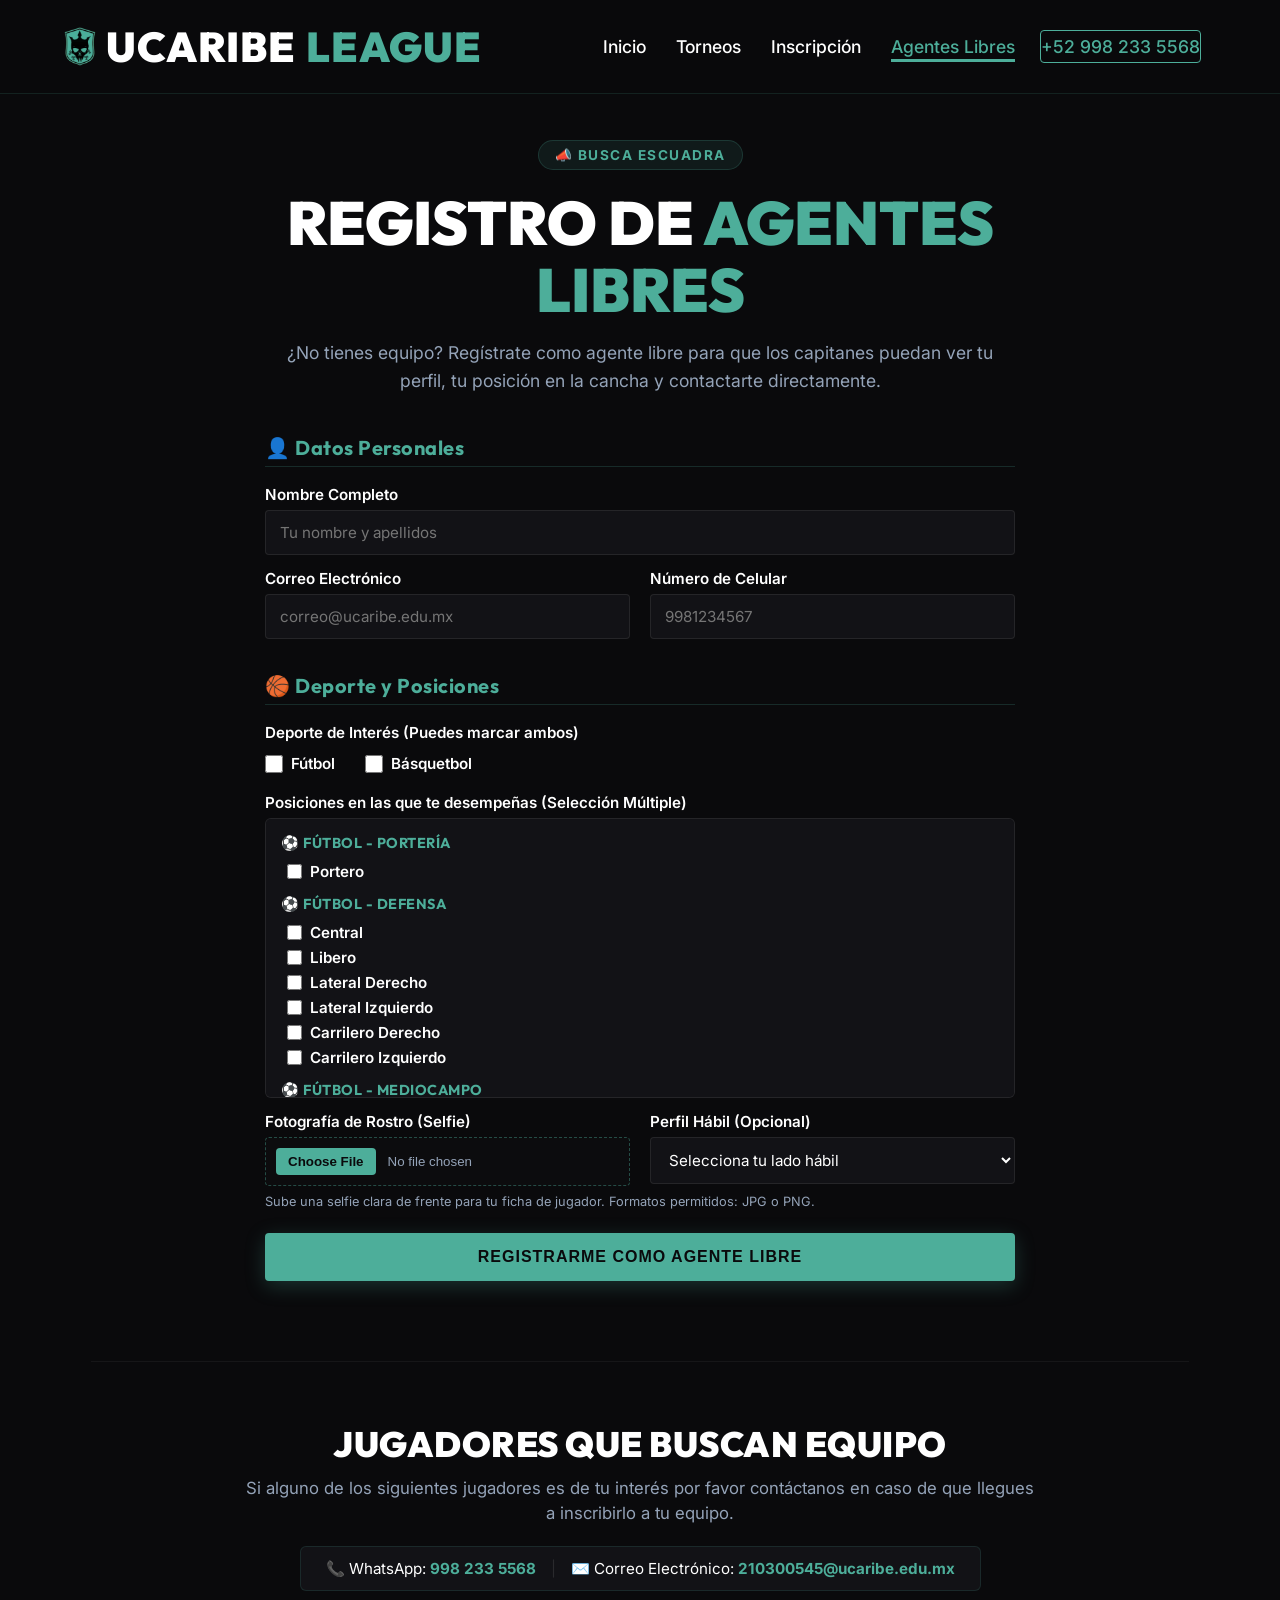
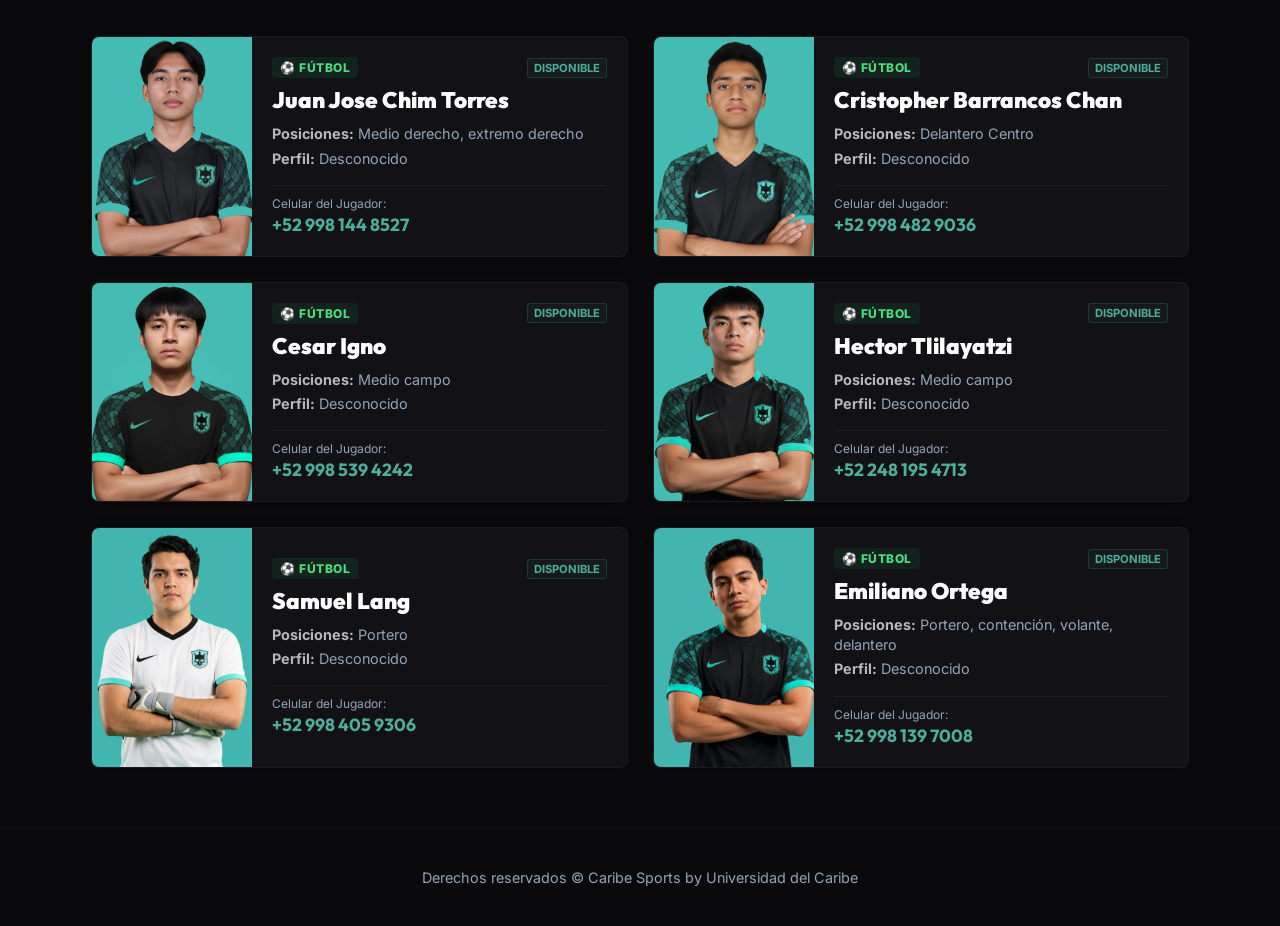
==== agentes.html @ a1a14f66 "correccion de repositorio" ====
<!DOCTYPE html>
<html lang="es">
<head>
    <meta charset="UTF-8">
    <meta name="viewport" content="width=device-width, initial-scale=1.0">
    <title>Agentes Libres - Ucaribe League</title>
    <link href="https://fonts.googleapis.com/css2?family=Outfit:wght@700;900&family=Inter:wght@400;500;600;700&display=swap" rel="stylesheet">
    <link rel="stylesheet" href="style_a.css"> 
</head>
<body>

    <header class="navbar">
        <div class="logo">
            <img src="imagenes_ucaribe/logos_ucaribe/logo_ucaribe.png" alt="Logo" class="logo-img">
            UCARIBE<span>LEAGUE</span>
        </div>
        <nav class="nav-links">
            <a href="index.html">Inicio</a>
            <a href="torneos.html">Torneos</a>
            <a href="inscripciones.html">Inscripción</a>
            <a href="#" class="active">Agentes Libres</a>
            <a href="https://wa.me/529982335568" target="_blank" class="phone-link">
                +52 998 233 5568
            </a>
        </nav>
    </header>

    <main class="main-wrapper">
        
        <section class="form-section">
            <div class="section-header">
                <span class="badge">📣 BUSCA ESCUADRA</span>
                <h1>Registro de <span>Agentes Libres</span></h1>
                <p>¿No tienes equipo? Regístrate como agente libre para que los capitanes puedan ver tu perfil, tu posición en la cancha y contactarte directamente.</p>
            </div>

            <form class="agentes-form" action="#" method="POST" enctype="multipart/form-data">
                
                <h3 class="form-section-title">👤 Datos Personales</h3>
                
                <div class="form-group">
                    <label for="nombre-completo">Nombre Completo</label>
                    <input type="text" id="nombre-completo" name="nombre_completo" placeholder="Tu nombre y apellidos" required>
                </div>

                <div class="form-row">
                    <div class="form-group">
                        <label for="correo">Correo Electrónico</label>
                        <input type="email" id="correo" name="correo" placeholder="correo@ucaribe.edu.mx" required>
                    </div>
                    <div class="form-group">
                        <label for="telefono">Número de Celular</label>
                        <input type="tel" id="telefono" name="telefono" placeholder="9981234567" required>
                    </div>
                </div>

                <h3 class="form-section-title spacing-top">🏀 Deporte y Posiciones</h3>

                <div class="form-group">
                    <label>Deporte de Interés (Puedes marcar ambos)</label>
                    <div class="sport-checkbox-group">
                        <label class="check-label">
                            <input type="checkbox" name="deporte" value="futbol"> Fútbol
                        </label>
                        <label class="check-label">
                            <input type="checkbox" name="deporte" value="basquet"> Básquetbol
                        </label>
                    </div>
                </div>

                <div class="form-group">
                    <label>Posiciones en las que te desempeñas (Selección Múltiple)</label>
                    <div class="positions-selector-box">
                        
                        <div class="position-group">
                            <span class="group-title">⚽ Fútbol - Portería</span>
                            <label class="position-item"><input type="checkbox" name="posiciones" value="Portero"> Portero</label>
                        </div>

                        <div class="position-group">
                            <span class="group-title">⚽ Fútbol - Defensa</span>
                            <label class="position-item"><input type="checkbox" name="posiciones" value="Defensa Central"> Central</label>
                            <label class="position-item"><input type="checkbox" name="posiciones" value="Defensa Libero"> Libero</label>
                            <label class="position-item"><input type="checkbox" name="posiciones" value="Defensa Lateral Derecho"> Lateral Derecho</label>
                            <label class="position-item"><input type="checkbox" name="posiciones" value="Defensa Lateral Izquierdo"> Lateral Izquierdo</label>
                            <label class="position-item"><input type="checkbox" name="posiciones" value="Carrilero Derecho"> Carrilero Derecho</label>
                            <label class="position-item"><input type="checkbox" name="posiciones" value="Carrilero Izquierdo"> Carrilero Izquierdo</label>
                        </div>

                        <div class="position-group">
                            <span class="group-title">⚽ Fútbol - Mediocampo</span>
                            <label class="position-item"><input type="checkbox" name="posiciones" value="Mediocentro Defensivo"> Defensivo / Pivote</label>
                            <label class="position-item"><input type="checkbox" name="posiciones" value="Mediocentro Organizador"> Organizador</label>
                            <label class="position-item"><input type="checkbox" name="posiciones" value="Interior/Volante Derecho"> Interior / Volante Derecho</label>
                            <label class="position-item"><input type="checkbox" name="posiciones" value="Interior/Volante Izquierdo"> Interior / Volante Izquierdo</label>
                            <label class="position-item"><input type="checkbox" name="posiciones" value="Mediapunta"> Mediapunta</label>
                        </div>

                        <div class="position-group">
                            <span class="group-title">⚽ Fútbol - Delantera</span>
                            
                            <label class="position-item"><input type="checkbox" name="posiciones" value="Extremo Derecho"> Extremo Derecho</label>
                            <label class="position-item"><input type="checkbox" name="posiciones" value="Extremo Izquierdo"> Extremo Izquierdo</label>
                            <label class="position-item"><input type="checkbox" name="posiciones" value="Delantero Centro"> Delantero Centro</label>
                            <label class="position-item"><input type="checkbox" name="posiciones" value="Segundo Delantero"> Segundo Delantero</label>
                        </div>

                        <!-- <div class="position-group border-top-group">
                            <span class="group-title">🏀 Básquetbol</span>
                            <label class="position-item"><input type="checkbox" name="posiciones" value="Base"> Base</label>
                            <label class="position-item"><input type="checkbox" name="posiciones" value="Escolta"> Escolta</label>
                            <label class="position-item"><input type="checkbox" name="posiciones" value="Alero"> Alero</label>
                            <label class="position-item"><input type="checkbox" name="posiciones" value="Ala-Pívot"> Ala-Pívot</label>
                            <label class="position-item"><input type="checkbox" name="posiciones" value="Pívot"> Pívot</label>
                        </div> -->

                    </div>
                </div>

                <div class="form-row">
                    <div class="form-group">
                        <label for="fotografia">Fotografía de Rostro (Selfie)</label>
                        <input type="file" id="fotografia" name="fotografia" accept=".png, .jpg, .jpeg" class="file-input" required>
                    </div>
                    <div class="form-group">
                        <label for="perfil-habil">Perfil Hábil (Opcional)</label>
                        <select id="perfil-habil" name="perfil_habil">
                            <option value="" disabled selected>Selecciona tu lado hábil</option>
                            <option value="Diestro">Diestro / Derecho</option>
                            <option value="Zurdo">Zurdo / Izquierdo</option>
                            <option value="Ambidiestro">Ambidiestro</option>
                        </select>
                    </div>
                </div>
                <small class="form-help-text">Sube una selfie clara de frente para tu ficha de jugador. Formatos permitidos: JPG o PNG.</small>

                <button type="submit" class="btn-submit-form">Registrarme como Agente Libre</button>
            </section>
        </form>

        <section class="players-section">
            <div class="players-main-header">
                <h2>JUGADORES QUE BUSCAN EQUIPO</h2>
                <p>Si alguno de los siguientes jugadores es de tu interés por favor contáctanos en caso de que llegues a inscribirlo a tu equipo.</p>
                <div class="contact-info-block">
                    <span>📞 WhatsApp: <a href="https://wa.me/529982335568" target="_blank" style="color: var(--brand-teal); text-decoration: none;"><strong>998 233 5568</strong></a></span>
                    <span class="separator">|</span>
                    <span>✉️ Correo Electrónico: <strong>210300545@ucaribe.edu.mx</strong></span>
                </div>
            </div>

            <div class="players-grid">

                <!-- <div class="player-card">
                    <div class="card-left">
                        <img src="imagenes_ucaribe/ejemplo_rostro2.jpg" alt="Foto Jugador" class="player-photo">
                    </div>
                    <div class="card-right">
                        <div class="card-top-info">
                            <span class="sport-tag tag-basquet">🏀 BÁSQUET</span>
                            <span class="status-tag">DISPONIBLE</span>
                        </div>
                        <h4 class="player-name">Alejandro Gómez Ruiz</h4>
                        <p class="player-meta"><strong>Posiciones:</strong> Base, Escolta</p>
                        <p class="player-meta"><strong>Perfil:</strong> Diestro</p>
                        <div class="phone-box">
                            <span class="phone-label">Celular del Jugador:</span>
                            <a href="tel:9981112233" class="player-phone-number">998 111 2233</a>
                        </div>
                    </div>
                </div> -->
                
                <div class="player-card">
                    <div class="card-left">
                        <img src="imagenes_ucaribe/agentes_libres/jjct.png" alt="Foto Jugador" class="player-photo">
                    </div>
                    <div class="card-right">
                        <div class="card-top-info">
                            <span class="sport-tag tag-futbol">⚽ FÚTBOL</span>
                            <span class="status-tag">DISPONIBLE</span>
                        </div>
                        <h4 class="player-name">Juan Jose Chim Torres</h4>
                        <p class="player-meta"><strong>Posiciones:</strong> Medio derecho, extremo derecho</p>
                        <p class="player-meta"><strong>Perfil:</strong> Desconocido</p>
                        <div class="phone-box">
                            <span class="phone-label">Celular del Jugador:</span>
                            <a href="https://wa.me/529981448527" target="_blank" class="player-phone-number">+52 998 144 8527</a>
                        </div>
                    </div>
                </div>

                <div class="player-card">
                    <div class="card-left">
                        <img src="imagenes_ucaribe/agentes_libres/cbc.png" alt="Foto Jugador" class="player-photo">
                    </div>
                    <div class="card-right">
                        <div class="card-top-info">
                            <span class="sport-tag tag-futbol">⚽ FÚTBOL</span>
                            <span class="status-tag">DISPONIBLE</span>
                        </div>
                        <h4 class="player-name">Cristopher Barrancos Chan</h4>
                        <p class="player-meta"><strong>Posiciones:</strong> Delantero Centro</p>
                        <p class="player-meta"><strong>Perfil:</strong> Desconocido</p>
                        <div class="phone-box">
                            <span class="phone-label">Celular del Jugador:</span>
                            <a href="https://wa.me/529984829036" target="_blank" class="player-phone-number">+52 998 482 9036</a>
                        </div>
                    </div>
                </div>

                <div class="player-card">
                    <div class="card-left">
                        <img src="imagenes_ucaribe/agentes_libres/ci.png" alt="Foto Jugador" class="player-photo">
                    </div>
                    <div class="card-right">
                        <div class="card-top-info">
                            <span class="sport-tag tag-futbol">⚽ FÚTBOL</span>
                            <span class="status-tag">DISPONIBLE</span>
                        </div>
                        <h4 class="player-name">Cesar Igno</h4>
                        <p class="player-meta"><strong>Posiciones:</strong> Medio campo</p>
                        <p class="player-meta"><strong>Perfil:</strong> Desconocido</p>
                        <div class="phone-box">
                            <span class="phone-label">Celular del Jugador:</span>
                            <a href="https://wa.me/529985394242" target="_blank" class="player-phone-number">+52 998 539 4242</a>
                        </div>
                    </div>
                </div>

                <div class="player-card">
                    <div class="card-left">
                        <img src="imagenes_ucaribe/agentes_libres/ht.png" alt="Foto Jugador" class="player-photo">
                    </div>
                    <div class="card-right">
                        <div class="card-top-info">
                            <span class="sport-tag tag-futbol">⚽ FÚTBOL</span>
                            <span class="status-tag">DISPONIBLE</span>
                        </div>
                        <h4 class="player-name">Hector Tlilayatzi</h4>
                        <p class="player-meta"><strong>Posiciones:</strong> Medio campo</p>
                        <p class="player-meta"><strong>Perfil:</strong> Desconocido</p>
                        <div class="phone-box">
                            <span class="phone-label">Celular del Jugador:</span>
                            <a href="https://wa.me/522481954713" target="_blank" class="player-phone-number">+52 248 195 4713</a>
                        </div>
                    </div>
                </div>

                <div class="player-card">
                    <div class="card-left">
                        <img src="imagenes_ucaribe/agentes_libres/sl.png" alt="Foto Jugador" class="player-photo">
                    </div>
                    <div class="card-right">
                        <div class="card-top-info">
                            <span class="sport-tag tag-futbol">⚽ FÚTBOL</span>
                            <span class="status-tag">DISPONIBLE</span>
                        </div>
                        <h4 class="player-name">Samuel Lang</h4>
                        <p class="player-meta"><strong>Posiciones:</strong> Portero</p>
                        <p class="player-meta"><strong>Perfil:</strong> Desconocido</p>
                        <div class="phone-box">
                            <span class="phone-label">Celular del Jugador:</span>
                            <a href="https://wa.me/529984059306" target="_blank" class="player-phone-number">+52 998 405 9306</a>
                        </div>
                    </div>
                </div>

                <div class="player-card">
                    <div class="card-left">
                        <img src="imagenes_ucaribe/agentes_libres/eo.png" alt="Foto Jugador" class="player-photo">
                    </div>
                    <div class="card-right">
                        <div class="card-top-info">
                            <span class="sport-tag tag-futbol">⚽ FÚTBOL</span>
                            <span class="status-tag">DISPONIBLE</span>
                        </div>
                        <h4 class="player-name">Emiliano Ortega</h4>
                        <p class="player-meta"><strong>Posiciones:</strong> Portero, contención, volante, delantero</p>
                        <p class="player-meta"><strong>Perfil:</strong> Desconocido</p>
                        <div class="phone-box">
                            <span class="phone-label">Celular del Jugador:</span>
                            <a href="https://wa.me/529981397008" target="_blank" class="player-phone-number">+52 998 139 7008</a>
                        </div>
                    </div>
                </div>

            </div>
        </section>

    </main>

    <footer class="footer-section">
        <p>Derechos reservados © Caribe Sports by Universidad del Caribe</p>
    </footer>

</body>
</html>
---- style_a.css ----
/* ==========================================================================
   RESET GENERAL Y BASE (REPOSITORIO DE ORO - COHERENCIA 100%)
   ========================================================================== */
* {
    margin: 0;
    padding: 0;
    box-sizing: border-box;
    scroll-behavior: smooth;
}

:root {
    --base-bg: #0a0a0c;          /* Negro profundo absoluto */
    --card-bg: #121216;          /* Gris oscuro premium */
    --brand-teal: #4dae9a;       /* Color base identificador */
    --brand-teal-hover: #3d8f7e;  /* Hover del botón */
    --text-white: #ffffff;       /* Títulos puros */
    --text-secondary: #94a3b8;   /* Párrafos e informativos */
    --tag-soccer: #15803d;       /* Verde sutil para fútbol */
    --tag-basket: #b45309;       /* Naranja sutil para básquet */
}

body {
    background-color: var(--base-bg);
    color: var(--text-white);
    font-family: 'Inter', sans-serif;
    overflow-x: hidden;
}

/* ==========================================================================
   1. NAVBAR REUTILIZABLE AL 100%
   ========================================================================== */
.navbar {
    display: flex;
    justify-content: space-between;
    align-items: center;
    padding: 20px 5%;
    background-color: rgba(10, 10, 12, 0.95);
    backdrop-filter: blur(12px);
    position: fixed;
    width: 100%;
    top: 0;
    left: 0;
    z-index: 1000;
    border-bottom: 1px solid rgba(77, 174, 154, 0.15);
}

.logo {
    display: flex;
    align-items: center;
    gap: 10px;
    font-family: 'Outfit', sans-serif;
    font-size: 2.6rem;
    font-weight: 900;
    letter-spacing: 1px;
}

.logo span {
    color: var(--brand-teal);
}

.logo-img {
    height: 40px;
    width: auto;
    object-fit: contain;
}

.nav-links {
    display: flex;
    align-items: center;
}

.nav-links a {
    color: var(--text-white);
    text-decoration: none;
    margin: 0 15px;
    font-weight: 500;
    font-size: 1.1rem; 
    position: relative;
    padding: 5px 0;
    transition: color 0.3s ease;
}

.nav-links a::after {
    content: '';
    position: absolute;
    width: 0;
    height: 3px;
    bottom: 0;
    left: 0;
    background-color: var(--brand-teal);
    transition: width 0.3s ease;
}

.nav-links a:hover::after, .nav-links a.active::after {
    width: 100%;
}

.nav-links a:hover, .nav-links a.active {
    color: var(--brand-teal);
}

.phone-link {
    border: 1px solid var(--brand-teal);
    color: var(--brand-teal) !important;
    padding: 8px 16px;
    border-radius: 4px;
    margin-left: 10px !important;
}

.phone-link:hover {
    background-color: var(--brand-teal);
    color: var(--base-bg) !important;
}

/* ==========================================================================
   2. CONTENEDOR MAESTRO (MÁRGENES DE CONTROL DE PANTALLA)
   ========================================================================== */
.main-wrapper {
    max-width: 1200px;
    margin: 140px auto 60px auto; /* Compensa la altura fija del menú superior */
    padding: 0 4%;
}

/* ==========================================================================
   3. SECCIÓN DEL FORMULARIO PREMIUM
   ========================================================================== */
.form-section {
    width: 100%;
    max-width: 750px; /* Un poco más espacioso debido al selector de posiciones */
    margin: 0 auto 80px auto; /* Centrado absoluto */
}

.section-header {
    text-align: center;
    margin-bottom: 40px;
}

.badge {
    background-color: rgba(77, 174, 154, 0.1);
    color: var(--brand-teal);
    padding: 6px 16px;
    border-radius: 50px;
    font-size: 0.85rem;
    font-weight: 700;
    letter-spacing: 1.5px;
    display: inline-block;
    margin-bottom: 20px;
    border: 1px solid rgba(77, 174, 154, 0.2);
}

.section-header h1 {
    font-family: 'Outfit', sans-serif;
    font-size: 3.8rem;
    font-weight: 900;
    line-height: 1.1;
    text-transform: uppercase;
    margin-bottom: 15px;
}

.section-header h1 span {
    color: var(--brand-teal);
}

.section-header p {
    color: var(--text-secondary);
    font-size: 1.1rem;
    line-height: 1.6;
}

/* LOGICA DE CAMPOS */
.agentes-form {
    display: flex;
    flex-direction: column;
    gap: 14px;
}

.form-row {
    display: grid;
    grid-template-columns: 1fr 1fr;
    gap: 20px;
}

.form-group {
    display: flex;
    flex-direction: column;
    gap: 6px;
}

.form-group label {
    font-size: 0.95rem;
    font-weight: 600;
    color: var(--text-white);
}

.form-group input[type="text"],
.form-group input[type="email"],
.form-group input[type="tel"],
.form-group select {
    background-color: var(--card-bg);
    border: 1px solid rgba(255, 255, 255, 0.08);
    color: var(--text-white);
    padding: 12px 14px;
    border-radius: 4px;
    font-size: 0.95rem;
    font-family: 'Inter', sans-serif;
    transition: border-color 0.3s ease, box-shadow 0.3s ease;
    width: 100%;
}

.form-group input:focus, .form-group select:focus {
    outline: none;
    border-color: var(--brand-teal);
    box-shadow: 0 0 10px rgba(77, 174, 154, 0.15);
}

.form-section-title {
    color: var(--brand-teal);
    font-family: 'Outfit', sans-serif;
    font-size: 1.25rem;
    margin-bottom: 4px;
    border-bottom: 1px solid rgba(77, 174, 154, 0.2);
    padding-bottom: 6px;
    letter-spacing: 0.5px;
}

.spacing-top {
    margin-top: 20px;
}

/* CHECKBOXES DE DEPORTE */
.sport-checkbox-group {
    display: flex;
    gap: 30px;
    padding: 6px 0;
}

.check-label {
    display: flex;
    align-items: center;
    gap: 8px;
    font-size: 1rem;
    color: var(--text-secondary);
    cursor: pointer;
}

.check-label input[type="checkbox"] {
    accent-color: var(--brand-teal);
    width: 18px;
    height: 18px;
    cursor: pointer;
}

/* SELECTOR MULTIPLE DE POSICIONES INTERACTIVO */
.positions-selector-box {
    background-color: var(--card-bg);
    border: 1px solid rgba(255, 255, 255, 0.08);
    border-radius: 6px;
    padding: 15px;
    max-height: 280px;
    overflow-y: auto; /* Hace que tenga scroll vertical si se desborda */
    display: flex;
    flex-direction: column;
    gap: 14px;
}

/* Estilo para la barra de scroll del selector */
.positions-selector-box::-webkit-scrollbar {
    width: 6px;
}
.positions-selector-box::-webkit-scrollbar-track {
    background: rgba(0, 0, 0, 0.2);
}
.positions-selector-box::-webkit-scrollbar-thumb {
    background: var(--brand-teal);
    border-radius: 4px;
}

.position-group {
    display: flex;
    flex-direction: column;
    gap: 6px;
}

.group-title {
    font-family: 'Outfit', sans-serif;
    font-size: 0.9rem;
    font-weight: 700;
    color: var(--brand-teal);
    text-transform: uppercase;
    letter-spacing: 0.5px;
    margin-bottom: 4px;
}

.position-item {
    display: flex;
    align-items: center;
    gap: 8px;
    font-size: 0.95rem;
    color: var(--text-secondary);
    cursor: pointer;
    padding-left: 6px;
}

.position-item:hover {
    color: var(--text-white);
}

.position-item input[type="checkbox"] {
    accent-color: var(--brand-teal);
    width: 15px;
    height: 15px;
}

.border-top-group {
    border-top: 1px solid rgba(255, 255, 255, 0.05);
    padding-top: 12px;
}

/* BOTÓN DE SUBIR ARCHIVOS */
.file-input {
    background-color: rgba(255, 255, 255, 0.01) !important;
    padding: 10px !important;
    border: 1px dashed rgba(77, 174, 154, 0.4) !important;
    color: var(--text-secondary) !important;
    cursor: pointer;
    border-radius: 4px;
}

.file-input::file-selector-button {
    background-color: var(--brand-teal);
    color: var(--base-bg);
    border: none;
    padding: 6px 12px;
    border-radius: 4px;
    font-weight: 700;
    cursor: pointer;
    margin-right: 12px;
}

.form-help-text {
    font-size: 0.8rem;
    color: var(--text-secondary);
    margin-top: -6px;
}

/* BOTÓN REGISTRO */
.btn-submit-form {
    background-color: var(--brand-teal);
    color: var(--base-bg);
    border: none;
    padding: 15px;
    font-size: 1rem;
    font-weight: 700;
    text-transform: uppercase;
    letter-spacing: 1px;
    border-radius: 4px;
    cursor: pointer;
    margin-top: 10px;
    box-shadow: 0 5px 20px rgba(77, 174, 154, 0.25);
    transition: all 0.3s ease;
}

.btn-submit-form:hover {
    background-color: var(--brand-teal-hover);
    transform: translateY(-2px);
}

/* ==========================================================================
   4. SECCIÓN GRID DE TARJETAS DE JUGADORES (2 COLUMNAS)
   ========================================================================== */
.players-section {
    border-top: 1px solid rgba(255, 255, 255, 0.05);
    padding-top: 60px;
}

.players-main-header {
    text-align: center;
    margin-bottom: 45px;
}

.players-main-header h2 {
    font-family: 'Outfit', sans-serif;
    font-size: 2.2rem;
    font-weight: 900;
    letter-spacing: 0.5px;
    margin-bottom: 10px;
    text-transform: uppercase;
}

.players-main-header p {
    color: var(--text-secondary);
    font-size: 1.05rem;
    max-width: 800px;
    margin: 0 auto 20px auto;
    line-height: 1.5;
}

.contact-info-block {
    background-color: var(--card-bg);
    border: 1px solid rgba(77, 174, 154, 0.15);
    padding: 12px 25px;
    border-radius: 6px;
    display: inline-flex;
    gap: 15px;
    align-items: center;
    justify-content: center;
    flex-wrap: wrap;
    font-size: 0.95rem;
    color: var(--text-white);
}

.contact-info-block strong {
    color: var(--brand-teal);
}

.separator {
    color: rgba(255, 255, 255, 0.1);
}

/* ESTRUCTURA DEL GRID */
.players-grid {
    display: grid;
    grid-template-columns: 1fr 1fr; /* Exactamente 2 columnas */
    gap: 25px;
}

/* DISEÑO DE LA TARJETA (FOTO IZQUIERDA, DATOS DERECHA) */
.player-card {
    background-color: var(--card-bg);
    border: 1px solid rgba(255, 255, 255, 0.04);
    border-radius: 8px;
    display: flex; /* Alineación lado a lado */
    overflow: hidden;
    transition: transform 0.3s ease, border-color 0.3s ease;
    box-shadow: 0 4px 15px rgba(0,0,0,0.2);
}

/* Lado izquierdo de la tarjeta: Foto Cuadrada */
.card-left {
    width: 160px; /* Ancho fijo para garantizar consistencia */
    min-width: 160px;
    height: 100%;
}

.player-photo {
    width: 100%;
    height: 100%;
    object-fit: cover; /* Recorte perfecto sin deformar */
    display: block;
}

/* Lado derecho de la tarjeta: Información */
.card-right {
    padding: 20px;
    display: flex;
    flex-direction: column;
    justify-content: center;
    width: 100%;
}

.card-top-info {
    display: flex;
    justify-content: space-between;
    align-items: center;
    margin-bottom: 8px;
}

.sport-tag {
    font-size: 0.75rem;
    font-weight: 800;
    padding: 3px 8px;
    border-radius: 4px;
    letter-spacing: 0.5px;
}

.tag-futbol { background-color: rgba(21, 128, 61, 0.15); color: #4ade80; }
.tag-basquet { background-color: rgba(180, 83, 9, 0.15); color: #fb923c; }
.tag-multi { background-color: rgba(77, 174, 154, 0.15); color: var(--brand-teal); }

.status-tag {
    font-size: 0.7rem;
    font-weight: 700;
    color: var(--brand-teal);
    background-color: rgba(77, 174, 154, 0.05);
    border: 1px solid rgba(77, 174, 154, 0.2);
    padding: 2px 6px;
    border-radius: 3px;
}

.player-name {
    font-family: 'Outfit', sans-serif;
    font-size: 1.4rem;
    font-weight: 900;
    margin-bottom: 10px;
    color: var(--text-white);
}

.player-meta {
    font-size: 0.9rem;
    color: var(--text-secondary);
    line-height: 1.4;
    margin-bottom: 4px;
}

.player-meta strong {
    color: rgba(255, 255, 255, 0.7);
}

.phone-box {
    margin-top: 12px;
    padding-top: 10px;
    border-top: 1px solid rgba(255, 255, 255, 0.05);
}

.phone-label {
    font-size: 0.75rem;
    color: var(--text-secondary);
    display: block;
    margin-bottom: 2px;
}

.player-phone-number {
    font-family: 'Outfit', sans-serif;
    font-size: 1.1rem;
    font-weight: 700;
    color: var(--brand-teal);
    text-decoration: none;
    transition: color 0.2s ease;
}

.player-phone-number:hover {
    color: #fff;
}

/* ==========================================================================
   5. FOOTER COMPARTIDO
   ========================================================================== */
.footer-section {
    padding: 40px 6%;
    text-align: center;
    border-top: 1px solid rgba(255, 255, 255, 0.03);
    background-color: var(--base-bg);
    margin-top: 8px;
}

.footer-section p {
    color: var(--text-secondary);
    font-size: 0.9rem;
}

/* ==========================================================================
   6. RESPONSIVIDAD INTEGRAL (COLAPSOS Y ADAPTACIÓN MOVIL)
   ========================================================================== */

@media (max-width: 1024px) {
    .navbar {
        flex-direction: column;
        gap: 15px;
        padding: 15px 2%;
    }
    .main-wrapper {
        margin-top: 190px; /* Margen superior amplio para la navbar colapsada en tablets */
    }
    .players-grid {
        grid-template-columns: 1fr; /* Las tarjetas se apilan de 1 en 1 en tablets */
        max-width: 650px;
        margin: 0 auto;
    }
}

@media (max-width: 768px) {
    .nav-links {
        flex-wrap: wrap;
        justify-content: center;
        gap: 8px;
    }
    .nav-links a {
        margin: 0 6px;
        font-size: 0.85rem;
    }
    .section-header h1 {
        font-size: 2.6rem;
    }
    .form-row {
        grid-template-columns: 1fr; /* Las filas de dos columnas se apilan verticalmente */
        gap: 14px;
    }
    .contact-info-block {
        flex-direction: column;
        gap: 8px;
        padding: 15px;
    }
    .separator {
        display: none; /* Desaparece la barra separadora en celulares */
    }
    .player-card {
        flex-direction: column; /* La foto se coloca arriba y el texto abajo en móviles chicos */
    }
    .card-left {
        width: 100%;
        height: 180px; /* Altura controlada de la foto para el celular */
    }
}
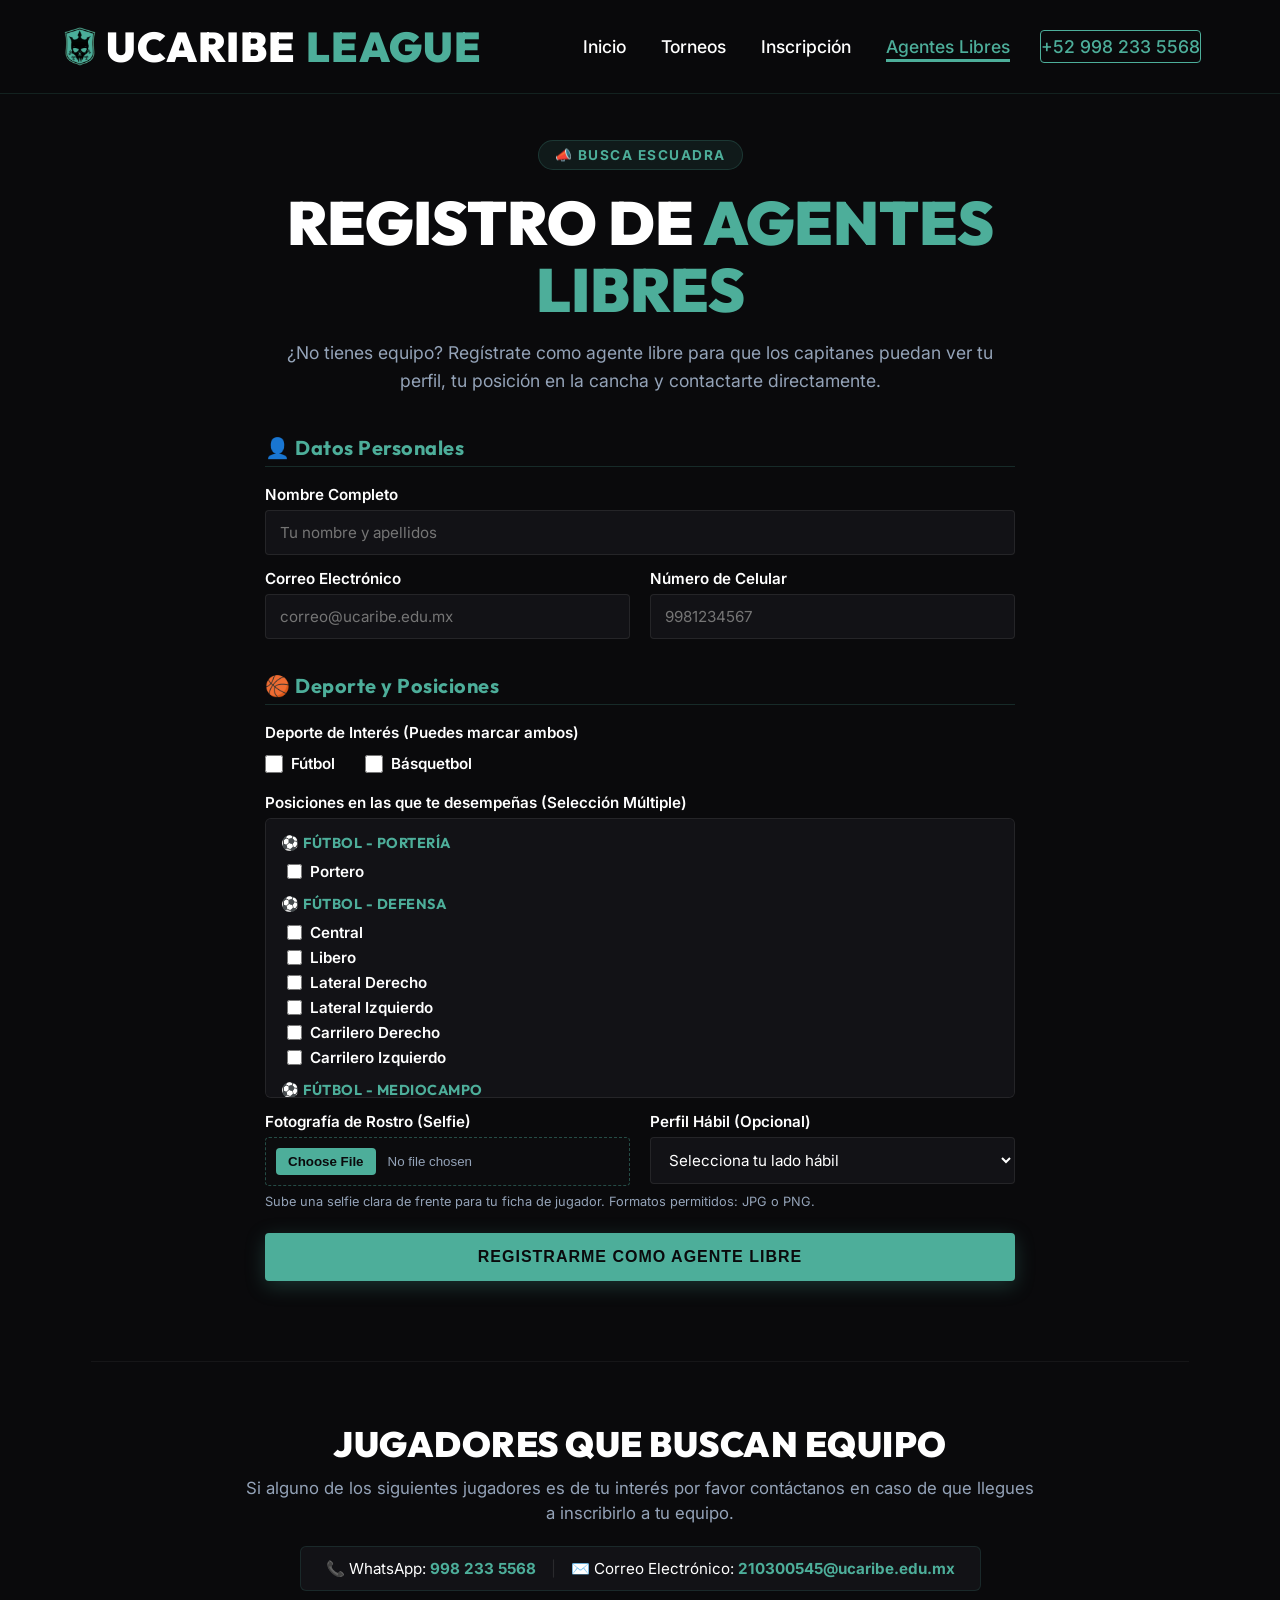
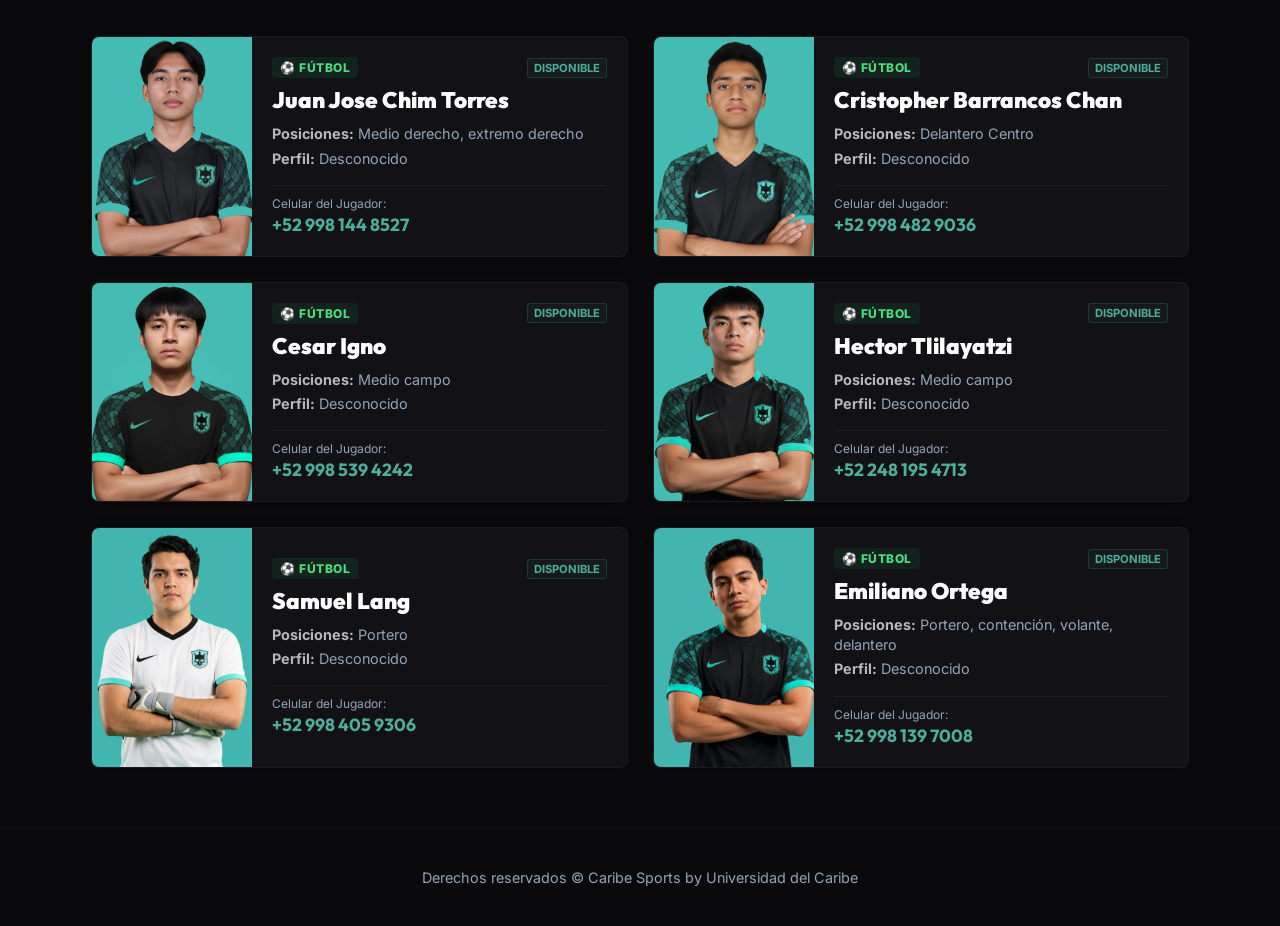
==== commit ce92518c: "trabajo en responsive para celulares" ====
--- a/agentes.html
+++ b/agentes.html
@@ -5,7 +5,9 @@
     <meta name="viewport" content="width=device-width, initial-scale=1.0">
     <title>Agentes Libres - Ucaribe League</title>
     <link href="https://fonts.googleapis.com/css2?family=Outfit:wght@700;900&family=Inter:wght@400;500;600;700&display=swap" rel="stylesheet">
-    <link rel="stylesheet" href="style_a.css"> 
+    <link rel="icon" type="image/png" href="imagenes_ucaribe/logos_ucaribe/logo_ucaribe.png">
+    <link rel="stylesheet" href="style_a.css">
+    <link rel="stylesheet" href="global.css">
 </head>
 <body>
 
--- a/global.css
+++ b/global.css
@@ -0,0 +1,188 @@
+/* ==========================================================================
+   GLOBAL.CSS - REPOSITORIO DE ORO (BASE MAESTRA)
+   ========================================================================== */
+
+/* ==========================================================================
+   1. RESET GENERAL Y BASE
+   ========================================================================== */
+* { 
+    margin: 0; 
+    padding: 0; 
+    box-sizing: border-box; 
+    scroll-behavior: smooth; 
+}
+
+:root {
+    --base-bg: #0a0a0c;
+    --card-bg: #121216;
+    --brand-teal: #4dae9a;
+    --brand-teal-hover: #3d8f7e;
+    --text-white: #ffffff;
+    --text-secondary: #94a3b8;
+    --text-muted: #6b7280;
+    --border-light: rgba(255, 255, 255, 0.05);
+    --border-radius-md: 12px;
+    --border-radius-lg: 16px;
+    --transition-fast: all 0.3s ease;
+    --shadow-glow: 0 5px 15px rgba(77, 174, 154, 0.2);
+}
+
+body { 
+    background-color: var(--base-bg); 
+    color: var(--text-white); 
+    font-family: 'Inter', sans-serif; 
+    overflow-x: hidden; 
+}
+
+/* ==========================================================================
+   2. HEADER NORMAL (PC) - TUS MEDIDAS EXACTAS
+   ========================================================================== */
+.navbar {
+    display: flex;
+    justify-content: space-between;
+    align-items: center;
+    padding: 20px 5%;
+    background-color: rgba(10, 10, 12, 0.95);
+    backdrop-filter: blur(12px);
+    position: fixed;
+    width: 100%;
+    top: 0;
+    left: 0;
+    z-index: 1000;
+    border-bottom: 1px solid rgba(77, 174, 154, 0.15); /* Línea sutil con tu color de resaltado */
+}
+
+.logo {
+    display: flex;
+    align-items: center;
+    gap: 10px; /* <--- Espacio de separación entre la imagen y el texto */
+    font-family: 'Outfit', sans-serif;
+    font-size: 2.6rem;
+    font-weight: 900;
+    letter-spacing: 1px;
+}
+
+.logo span {
+    color: var(--brand-teal); /* Resaltado en tu color */
+}
+
+.logo-img {
+    height: 40px; /* <--- Ajusta este valor según los píxeles que mida tu logo */
+    width: auto;  /* <--- Esto evita que la imagen se deforme o se vea chata */
+    object-fit: contain;
+}
+
+.nav-links {
+    display: flex;
+    align-items: center;
+    flex-wrap: nowrap !important; /* <-- EL SECRETO: Prohíbe que salten de línea en PC */
+    gap: 5px;
+}
+
+/* Blindaje para que el botón volver se comporte perfectamente */
+#nav-volver {
+    flex-basis: auto !important; /* Evita que intente ocupar todo el ancho */
+    margin: 0 15px !important;
+    white-space: nowrap; /* Mantiene el texto en una sola línea */
+}
+
+.nav-links a {
+    color: var(--text-white);
+    text-decoration: none;
+    margin: 0 15px;
+    font-weight: 500; /* <-- Deja este grosor fijo */
+    font-size: 1.1rem; 
+    position: relative;
+    padding: 5px 0;
+    transition: color 0.3s ease;
+}
+
+/* Efecto interactivo inferior con tu color personalizado */
+.nav-links a::after {
+    content: '';
+    position: absolute;
+    width: 0;
+    height: 3px;
+    bottom: 0;
+    left: 0;
+    background-color: var(--brand-teal);
+    transition: width 0.3s ease;
+}
+
+.nav-links a:hover::after, .nav-links a.active::after {
+    width: 100%;
+}
+
+.nav-links a:hover, .nav-links a.active {
+    color: var(--brand-teal);
+}
+
+.phone-link {
+    border: 1px solid var(--brand-teal);
+    color: var(--brand-teal) !important;
+    padding: 8px 16px;
+    border-radius: 4px;
+    margin-left: 10px !important;
+}
+
+.phone-link:hover {
+    background-color: var(--brand-teal);
+    color: var(--base-bg) !important; /* Texto negro al pasar el cursor */
+}
+
+/* ==========================================================================
+   3. FOOTER COMPARTIDO (PC Y MÓVIL)
+   ========================================================================== */
+.footer-section {
+    padding: 40px 6%;
+    text-align: center;
+    border-top: 1px solid rgba(255, 255, 255, 0.03);
+    background-color: var(--base-bg);
+    margin-top: 8px;
+}
+
+.footer-section p {
+    color: var(--text-secondary);
+    font-size: 0.9rem;
+}
+
+/* ==========================================================================
+   4. ADAPTACIÓN MÁXIMA PARA CELULARES (CABECERA Y GLOBAL)
+   ========================================================================== */
+@media (max-width: 768px) {
+    /* Logo arriba, conservando el padding original */
+    .navbar {
+        flex-direction: column;
+        align-items: center; 
+        padding: 20px 5%; 
+        gap: 15px;
+    }
+
+    /* Enlaces adaptables para celular */
+    .nav-links {
+        flex-wrap: wrap;
+        justify-content: center;
+        gap: 8px;
+        width: 100%;
+    }
+
+    .nav-links a {
+        margin: 0 6px;
+        font-size: 0.85rem;
+    }
+
+    /* Protección para los botones largos en su propia línea */
+    .phone-link, #nav-volver {
+        margin-left: 0 !important;
+        margin-top: 5px;
+        flex-basis: 100%; 
+        text-align: center;
+    }
+    
+    .phone-link {
+        flex-basis: auto;
+        display: block;
+        width: fit-content;
+        margin: 5px auto 0 auto !important;
+    }
+}
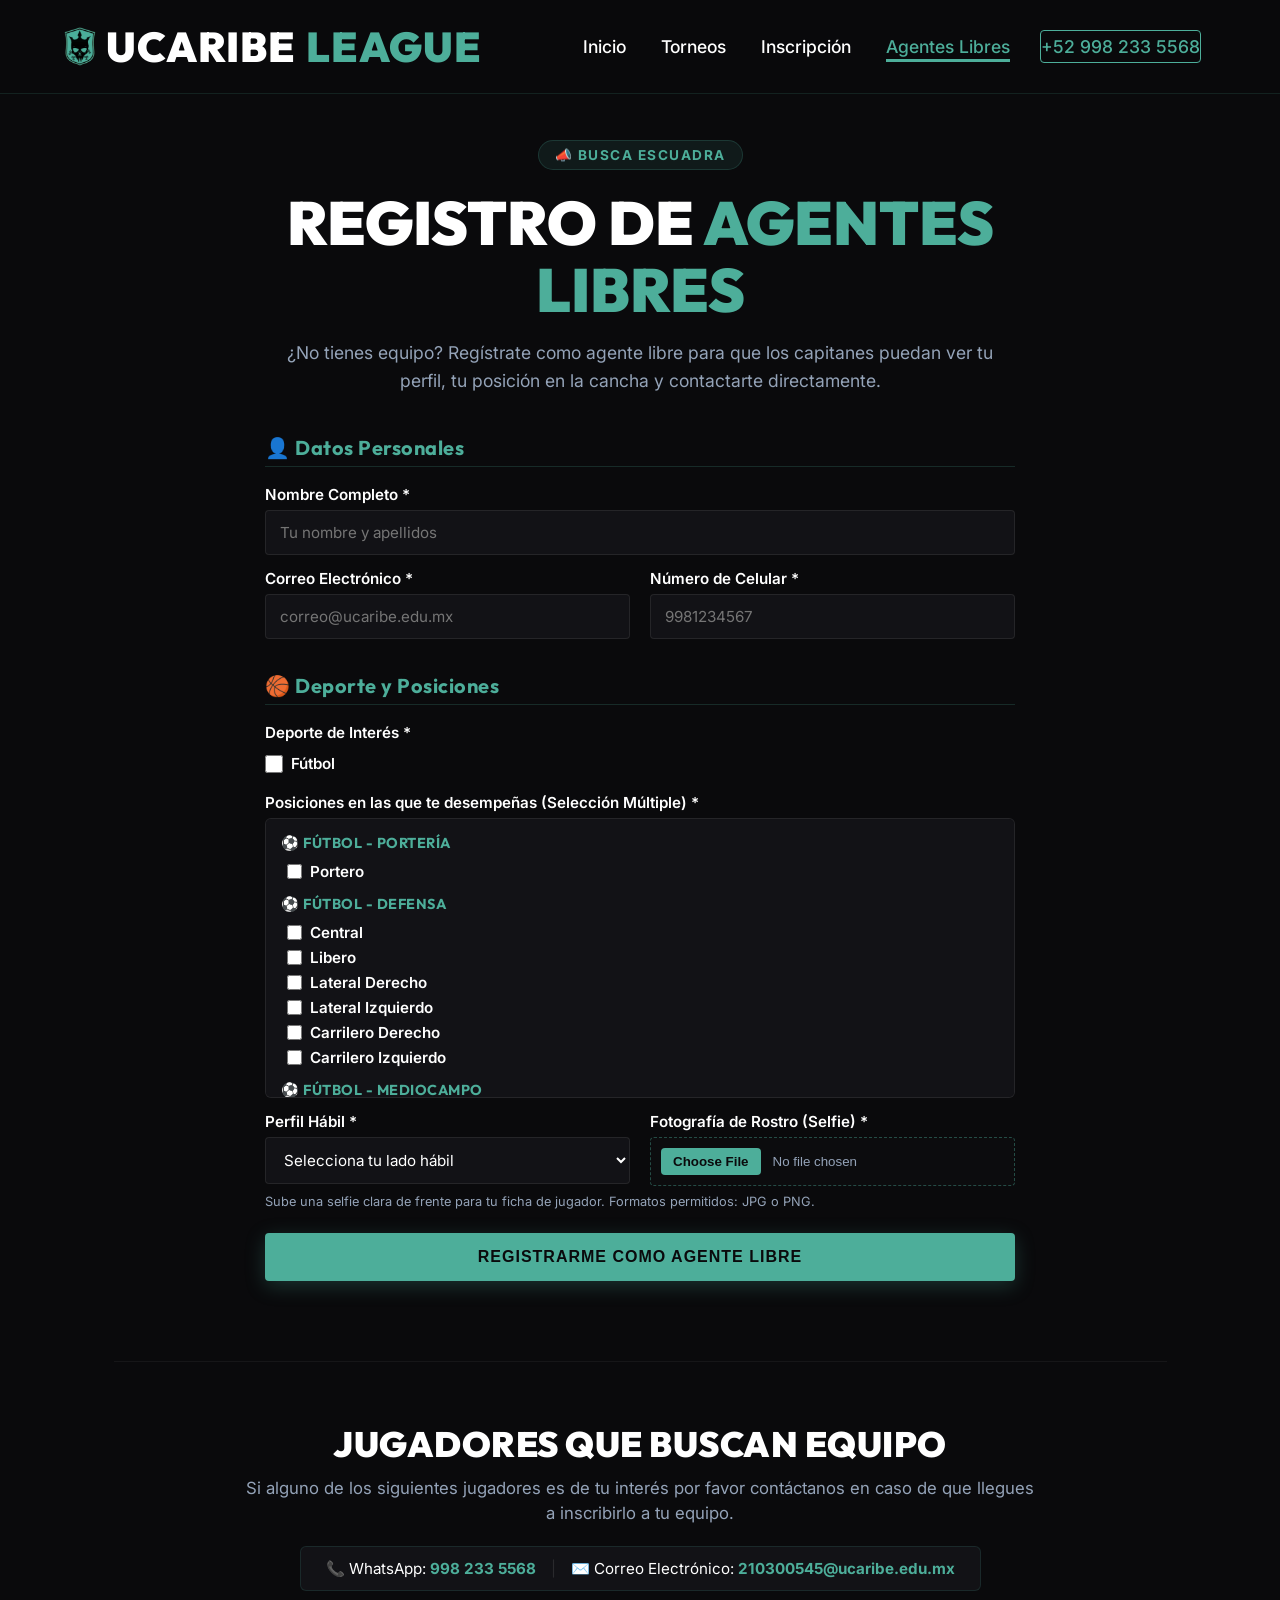
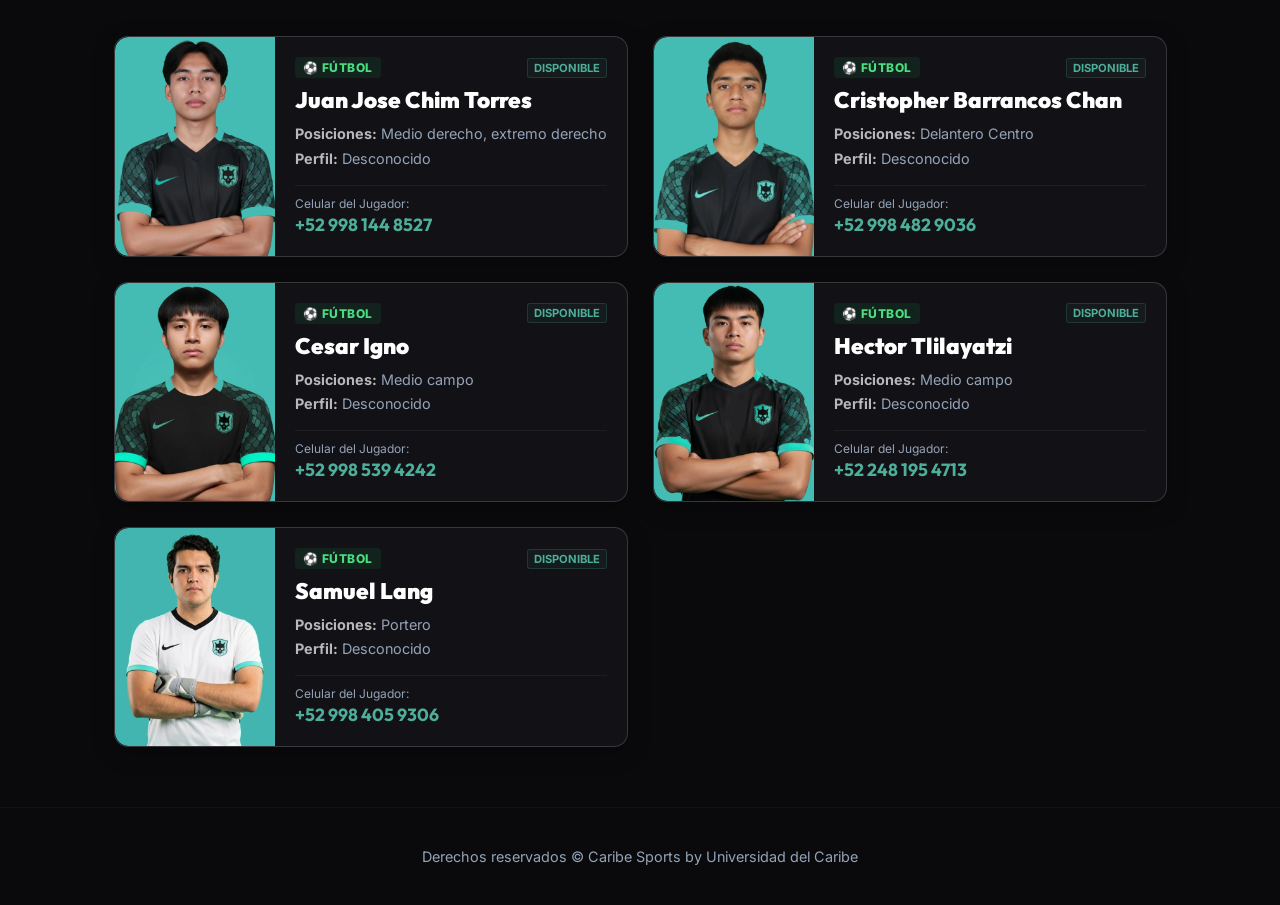
==== commit ce688c1f: "cambios en todo el diseño y funcionamiento de la pagina, diseño casi terminado" ====
--- a/agentes.html
+++ b/agentes.html
@@ -9,7 +9,7 @@
     <link rel="stylesheet" href="style_a.css">
     <link rel="stylesheet" href="global.css">
 </head>
-<body>
+<body class="page-enter">
 
     <header class="navbar">
         <div class="logo">
@@ -36,22 +36,26 @@
                 <p>¿No tienes equipo? Regístrate como agente libre para que los capitanes puedan ver tu perfil, tu posición en la cancha y contactarte directamente.</p>
             </div>
 
-            <form class="agentes-form" action="#" method="POST" enctype="multipart/form-data">
+            <form class="agentes-form" action="https://formsubmit.co/caribesports01@gmail.com" method="POST" enctype="multipart/form-data">
+                
+                <input type="hidden" name="_subject" value="¡Nueva Solicitud de Agente Libre - Ucaribe League!">
+                <input type="hidden" name="_autoresponse" value="Hola, hemos recibido tu registro como agente libre en Ucaribe League. Revisaremos tu información y nos pondremos en contacto contigo pronto.">
+                <input type="hidden" name="_template" value="table">
                 
                 <h3 class="form-section-title">👤 Datos Personales</h3>
                 
                 <div class="form-group">
-                    <label for="nombre-completo">Nombre Completo</label>
+                    <label for="nombre-completo">Nombre Completo *</label>
                     <input type="text" id="nombre-completo" name="nombre_completo" placeholder="Tu nombre y apellidos" required>
                 </div>
 
                 <div class="form-row">
                     <div class="form-group">
-                        <label for="correo">Correo Electrónico</label>
+                        <label for="correo">Correo Electrónico *</label>
                         <input type="email" id="correo" name="correo" placeholder="correo@ucaribe.edu.mx" required>
                     </div>
                     <div class="form-group">
-                        <label for="telefono">Número de Celular</label>
+                        <label for="telefono">Número de Celular *</label>
                         <input type="tel" id="telefono" name="telefono" placeholder="9981234567" required>
                     </div>
                 </div>
@@ -59,52 +63,52 @@
                 <h3 class="form-section-title spacing-top">🏀 Deporte y Posiciones</h3>
 
                 <div class="form-group">
-                    <label>Deporte de Interés (Puedes marcar ambos)</label>
+                    <label>Deporte de Interés *</label>
                     <div class="sport-checkbox-group">
                         <label class="check-label">
-                            <input type="checkbox" name="deporte" value="futbol"> Fútbol
+                            <input type="checkbox" name="deporte" value="futbol" required> Fútbol
                         </label>
-                        <label class="check-label">
-                            <input type="checkbox" name="deporte" value="basquet"> Básquetbol
-                        </label>
+                        <!-- <label class="check-label">
+                            <input type="checkbox" name="deporte" value="basquet" required> Básquetbol
+                        </label> -->
                     </div>
                 </div>
 
                 <div class="form-group">
-                    <label>Posiciones en las que te desempeñas (Selección Múltiple)</label>
-                    <div class="positions-selector-box">
+                    <label>Posiciones en las que te desempeñas (Selección Múltiple) *</label>
+                    <div class="positions-selector-box" id="positions-selector-box">
                         
                         <div class="position-group">
                             <span class="group-title">⚽ Fútbol - Portería</span>
-                            <label class="position-item"><input type="checkbox" name="posiciones" value="Portero"> Portero</label>
+                            <label class="position-item"><input type="checkbox" name="posiciones" value="Portero" required> Portero</label>
                         </div>
 
                         <div class="position-group">
                             <span class="group-title">⚽ Fútbol - Defensa</span>
-                            <label class="position-item"><input type="checkbox" name="posiciones" value="Defensa Central"> Central</label>
-                            <label class="position-item"><input type="checkbox" name="posiciones" value="Defensa Libero"> Libero</label>
-                            <label class="position-item"><input type="checkbox" name="posiciones" value="Defensa Lateral Derecho"> Lateral Derecho</label>
-                            <label class="position-item"><input type="checkbox" name="posiciones" value="Defensa Lateral Izquierdo"> Lateral Izquierdo</label>
-                            <label class="position-item"><input type="checkbox" name="posiciones" value="Carrilero Derecho"> Carrilero Derecho</label>
-                            <label class="position-item"><input type="checkbox" name="posiciones" value="Carrilero Izquierdo"> Carrilero Izquierdo</label>
+                            <label class="position-item"><input type="checkbox" name="posiciones" value="Defensa Central" required> Central</label>
+                            <label class="position-item"><input type="checkbox" name="posiciones" value="Defensa Libero" required> Libero</label>
+                            <label class="position-item"><input type="checkbox" name="posiciones" value="Defensa Lateral Derecho" required> Lateral Derecho</label>
+                            <label class="position-item"><input type="checkbox" name="posiciones" value="Defensa Lateral Izquierdo" required> Lateral Izquierdo</label>
+                            <label class="position-item"><input type="checkbox" name="posiciones" value="Carrilero Derecho" required> Carrilero Derecho</label>
+                            <label class="position-item"><input type="checkbox" name="posiciones" value="Carrilero Izquierdo" required> Carrilero Izquierdo</label>
                         </div>
 
                         <div class="position-group">
                             <span class="group-title">⚽ Fútbol - Mediocampo</span>
-                            <label class="position-item"><input type="checkbox" name="posiciones" value="Mediocentro Defensivo"> Defensivo / Pivote</label>
-                            <label class="position-item"><input type="checkbox" name="posiciones" value="Mediocentro Organizador"> Organizador</label>
-                            <label class="position-item"><input type="checkbox" name="posiciones" value="Interior/Volante Derecho"> Interior / Volante Derecho</label>
-                            <label class="position-item"><input type="checkbox" name="posiciones" value="Interior/Volante Izquierdo"> Interior / Volante Izquierdo</label>
-                            <label class="position-item"><input type="checkbox" name="posiciones" value="Mediapunta"> Mediapunta</label>
+                            <label class="position-item"><input type="checkbox" name="posiciones" value="Mediocentro Defensivo" required> Defensivo / Pivote</label>
+                            <label class="position-item"><input type="checkbox" name="posiciones" value="Mediocentro Organizador" required> Organizador</label>
+                            <label class="position-item"><input type="checkbox" name="posiciones" value="Interior/Volante Derecho" required> Interior / Volante Derecho</label>
+                            <label class="position-item"><input type="checkbox" name="posiciones" value="Interior/Volante Izquierdo" required> Interior / Volante Izquierdo</label>
+                            <label class="position-item"><input type="checkbox" name="posiciones" value="Mediapunta" required> Mediapunta</label>
                         </div>
 
                         <div class="position-group">
                             <span class="group-title">⚽ Fútbol - Delantera</span>
                             
-                            <label class="position-item"><input type="checkbox" name="posiciones" value="Extremo Derecho"> Extremo Derecho</label>
-                            <label class="position-item"><input type="checkbox" name="posiciones" value="Extremo Izquierdo"> Extremo Izquierdo</label>
-                            <label class="position-item"><input type="checkbox" name="posiciones" value="Delantero Centro"> Delantero Centro</label>
-                            <label class="position-item"><input type="checkbox" name="posiciones" value="Segundo Delantero"> Segundo Delantero</label>
+                            <label class="position-item"><input type="checkbox" name="posiciones" value="Extremo Derecho" required> Extremo Derecho</label>
+                            <label class="position-item"><input type="checkbox" name="posiciones" value="Extremo Izquierdo" required> Extremo Izquierdo</label>
+                            <label class="position-item"><input type="checkbox" name="posiciones" value="Delantero Centro" required> Delantero Centro</label>
+                            <label class="position-item"><input type="checkbox" name="posiciones" value="Segundo Delantero" required> Segundo Delantero</label>
                         </div>
 
                         <!-- <div class="position-group border-top-group">
@@ -121,24 +125,24 @@
 
                 <div class="form-row">
                     <div class="form-group">
-                        <label for="fotografia">Fotografía de Rostro (Selfie)</label>
-                        <input type="file" id="fotografia" name="fotografia" accept=".png, .jpg, .jpeg" class="file-input" required>
-                    </div>
-                    <div class="form-group">
-                        <label for="perfil-habil">Perfil Hábil (Opcional)</label>
-                        <select id="perfil-habil" name="perfil_habil">
+                        <label for="perfil-habil">Perfil Hábil *</label>
+                        <select id="perfil-habil" name="perfil_habil" required>
                             <option value="" disabled selected>Selecciona tu lado hábil</option>
                             <option value="Diestro">Diestro / Derecho</option>
                             <option value="Zurdo">Zurdo / Izquierdo</option>
                             <option value="Ambidiestro">Ambidiestro</option>
                         </select>
                     </div>
+                    <div class="form-group">
+                        <label for="fotografia">Fotografía de Rostro (Selfie) *</label>
+                        <input type="file" id="fotografia" name="fotografia" accept="image/png, image/jpeg, image/jpg" class="file-input" required>
+                    </div>
                 </div>
                 <small class="form-help-text">Sube una selfie clara de frente para tu ficha de jugador. Formatos permitidos: JPG o PNG.</small>
 
                 <button type="submit" class="btn-submit-form">Registrarme como Agente Libre</button>
-            </section>
-        </form>
+            </form>
+        </section>
 
         <section class="players-section">
             <div class="players-main-header">
@@ -267,25 +271,6 @@
                     </div>
                 </div>
 
-                <div class="player-card">
-                    <div class="card-left">
-                        <img src="imagenes_ucaribe/agentes_libres/eo.png" alt="Foto Jugador" class="player-photo">
-                    </div>
-                    <div class="card-right">
-                        <div class="card-top-info">
-                            <span class="sport-tag tag-futbol">⚽ FÚTBOL</span>
-                            <span class="status-tag">DISPONIBLE</span>
-                        </div>
-                        <h4 class="player-name">Emiliano Ortega</h4>
-                        <p class="player-meta"><strong>Posiciones:</strong> Portero, contención, volante, delantero</p>
-                        <p class="player-meta"><strong>Perfil:</strong> Desconocido</p>
-                        <div class="phone-box">
-                            <span class="phone-label">Celular del Jugador:</span>
-                            <a href="https://wa.me/529981397008" target="_blank" class="player-phone-number">+52 998 139 7008</a>
-                        </div>
-                    </div>
-                </div>
-
             </div>
         </section>
 
@@ -295,5 +280,6 @@
         <p>Derechos reservados © Caribe Sports by Universidad del Caribe</p>
     </footer>
 
+    <script src="agentes.js"></script>
 </body>
 </html>
--- a/style_a.css
+++ b/style_a.css
@@ -1,117 +1,3 @@
-/* ==========================================================================
-   RESET GENERAL Y BASE (REPOSITORIO DE ORO - COHERENCIA 100%)
-   ========================================================================== */
-* {
-    margin: 0;
-    padding: 0;
-    box-sizing: border-box;
-    scroll-behavior: smooth;
-}
-
-:root {
-    --base-bg: #0a0a0c;          /* Negro profundo absoluto */
-    --card-bg: #121216;          /* Gris oscuro premium */
-    --brand-teal: #4dae9a;       /* Color base identificador */
-    --brand-teal-hover: #3d8f7e;  /* Hover del botón */
-    --text-white: #ffffff;       /* Títulos puros */
-    --text-secondary: #94a3b8;   /* Párrafos e informativos */
-    --tag-soccer: #15803d;       /* Verde sutil para fútbol */
-    --tag-basket: #b45309;       /* Naranja sutil para básquet */
-}
-
-body {
-    background-color: var(--base-bg);
-    color: var(--text-white);
-    font-family: 'Inter', sans-serif;
-    overflow-x: hidden;
-}
-
-/* ==========================================================================
-   1. NAVBAR REUTILIZABLE AL 100%
-   ========================================================================== */
-.navbar {
-    display: flex;
-    justify-content: space-between;
-    align-items: center;
-    padding: 20px 5%;
-    background-color: rgba(10, 10, 12, 0.95);
-    backdrop-filter: blur(12px);
-    position: fixed;
-    width: 100%;
-    top: 0;
-    left: 0;
-    z-index: 1000;
-    border-bottom: 1px solid rgba(77, 174, 154, 0.15);
-}
-
-.logo {
-    display: flex;
-    align-items: center;
-    gap: 10px;
-    font-family: 'Outfit', sans-serif;
-    font-size: 2.6rem;
-    font-weight: 900;
-    letter-spacing: 1px;
-}
-
-.logo span {
-    color: var(--brand-teal);
-}
-
-.logo-img {
-    height: 40px;
-    width: auto;
-    object-fit: contain;
-}
-
-.nav-links {
-    display: flex;
-    align-items: center;
-}
-
-.nav-links a {
-    color: var(--text-white);
-    text-decoration: none;
-    margin: 0 15px;
-    font-weight: 500;
-    font-size: 1.1rem; 
-    position: relative;
-    padding: 5px 0;
-    transition: color 0.3s ease;
-}
-
-.nav-links a::after {
-    content: '';
-    position: absolute;
-    width: 0;
-    height: 3px;
-    bottom: 0;
-    left: 0;
-    background-color: var(--brand-teal);
-    transition: width 0.3s ease;
-}
-
-.nav-links a:hover::after, .nav-links a.active::after {
-    width: 100%;
-}
-
-.nav-links a:hover, .nav-links a.active {
-    color: var(--brand-teal);
-}
-
-.phone-link {
-    border: 1px solid var(--brand-teal);
-    color: var(--brand-teal) !important;
-    padding: 8px 16px;
-    border-radius: 4px;
-    margin-left: 10px !important;
-}
-
-.phone-link:hover {
-    background-color: var(--brand-teal);
-    color: var(--base-bg) !important;
-}
-
 /* ==========================================================================
    2. CONTENEDOR MAESTRO (MÁRGENES DE CONTROL DE PANTALLA)
    ========================================================================== */
@@ -427,26 +313,32 @@
 /* DISEÑO DE LA TARJETA (FOTO IZQUIERDA, DATOS DERECHA) */
 .player-card {
     background-color: var(--card-bg);
-    border: 1px solid rgba(255, 255, 255, 0.04);
-    border-radius: 8px;
-    display: flex; /* Alineación lado a lado */
+    border: 1px solid rgba(255, 255, 255, 0.16);
+    border-radius: 14px;
+    display: flex;
     overflow: hidden;
-    transition: transform 0.3s ease, border-color 0.3s ease;
-    box-shadow: 0 4px 15px rgba(0,0,0,0.2);
+    transition: transform 0.3s ease, border-color 0.3s ease, box-shadow 0.3s ease;
+    box-shadow: 0 6px 22px rgba(0, 0, 0, 0.25);
+    min-height: 180px;
+    height: 100%;
 }
 
 /* Lado izquierdo de la tarjeta: Foto Cuadrada */
 .card-left {
     width: 160px; /* Ancho fijo para garantizar consistencia */
     min-width: 160px;
-    height: 100%;
+    aspect-ratio: 1 / 1;
+    flex-shrink: 0;
 }
 
 .player-photo {
     width: 100%;
     height: 100%;
-    object-fit: cover; /* Recorte perfecto sin deformar */
+    object-fit: cover;
+    object-position: center;
     display: block;
+    border-top-left-radius: 14px;
+    border-bottom-left-radius: 14px;
 }
 
 /* Lado derecho de la tarjeta: Información */
@@ -533,56 +425,19 @@
 }
 
 /* ==========================================================================
-   5. FOOTER COMPARTIDO
+   5. RESPONSIVIDAD INTEGRAL (COLAPSOS Y ADAPTACIÓN MOVIL)
    ========================================================================== */
-.footer-section {
-    padding: 40px 6%;
-    text-align: center;
-    border-top: 1px solid rgba(255, 255, 255, 0.03);
-    background-color: var(--base-bg);
-    margin-top: 8px;
-}
-
-.footer-section p {
-    color: var(--text-secondary);
-    font-size: 0.9rem;
-}
-
-/* ==========================================================================
-   6. RESPONSIVIDAD INTEGRAL (COLAPSOS Y ADAPTACIÓN MOVIL)
-   ========================================================================== */
-
-@media (max-width: 1024px) {
-    .navbar {
-        flex-direction: column;
-        gap: 15px;
-        padding: 15px 2%;
-    }
+
+/* RESPONSIVE DESIGN — SOLO MÓVIL */
+@media (max-width: 768px) {
     .main-wrapper {
-        margin-top: 190px; /* Margen superior amplio para la navbar colapsada en tablets */
-    }
-    .players-grid {
-        grid-template-columns: 1fr; /* Las tarjetas se apilan de 1 en 1 en tablets */
-        max-width: 650px;
-        margin: 0 auto;
-    }
-}
-
-@media (max-width: 768px) {
-    .nav-links {
-        flex-wrap: wrap;
-        justify-content: center;
-        gap: 8px;
-    }
-    .nav-links a {
-        margin: 0 6px;
-        font-size: 0.85rem;
+        margin-top: 190px;
     }
     .section-header h1 {
         font-size: 2.6rem;
     }
     .form-row {
-        grid-template-columns: 1fr; /* Las filas de dos columnas se apilan verticalmente */
+        grid-template-columns: 1fr;
         gap: 14px;
     }
     .contact-info-block {
@@ -591,13 +446,48 @@
         padding: 15px;
     }
     .separator {
-        display: none; /* Desaparece la barra separadora en celulares */
+        display: none;
+    }
+    .agentes-form {
+        max-width: 97%;
+        margin: 0 auto;
+    }
+    .players-grid {
+        grid-template-columns: repeat(2, minmax(0, 1fr));
+        gap: 14px;
     }
     .player-card {
-        flex-direction: column; /* La foto se coloca arriba y el texto abajo en móviles chicos */
+        flex-direction: column;
+        min-height: 100%;
+    }
+    .player-photo {
+        border-top-left-radius: 14px;
+        border-top-right-radius: 14px;
+        border-bottom-left-radius: 0;
+        border-bottom-right-radius: 0;
     }
     .card-left {
         width: 100%;
-        height: 180px; /* Altura controlada de la foto para el celular */
+        max-width: 100%;
+        min-width: 0;
+        height: auto;
+        margin: 0 auto;
+    }
+    .player-photo {
+        object-fit: cover;
+        object-position: center;
+    }
+    .card-right {
+        padding: 12px;
+    }
+    .player-name {
+        font-size: 1rem;
+        margin-bottom: 6px;
+    }
+    .player-meta {
+        font-size: 0.8rem;
+    }
+    .player-phone-number {
+        font-size: 0.95rem;
     }
 }
--- a/global.css
+++ b/global.css
@@ -10,6 +10,12 @@
     padding: 0; 
     box-sizing: border-box; 
     scroll-behavior: smooth; 
+}
+
+html, body {
+    width: 100%;
+    max-width: 100%;
+    min-height: 100%;
 }
 
 :root {
@@ -32,6 +38,25 @@
     color: var(--text-white); 
     font-family: 'Inter', sans-serif; 
     overflow-x: hidden; 
+    overflow-y: auto;
+    min-height: 100vh;
+    display: flex;
+    flex-direction: column;
+}
+
+@keyframes pageFadeInUp {
+    from {
+        opacity: 0;
+        transform: translateY(20px);
+    }
+    to {
+        opacity: 1;
+        transform: translateY(0);
+    }
+}
+
+body.page-enter {
+    animation: pageFadeInUp 0.75s ease-out both;
 }
 
 /* ==========================================================================
@@ -129,27 +154,56 @@
     background-color: var(--brand-teal);
     color: var(--base-bg) !important; /* Texto negro al pasar el cursor */
 }
+/* ========
+ESTILOS VARIOS
+===== */
+
+.escudo-item { display: flex; flex-direction: column; align-items: center; gap: 5px; }
+.escudo-name { font-size: 0.7rem; color: var(--text-secondary); text-align: center; font-weight: 600; }
 
 /* ==========================================================================
    3. FOOTER COMPARTIDO (PC Y MÓVIL)
    ========================================================================== */
 .footer-section {
+    display: block;
+    width: 100%;
+    max-width: 100%;
+    min-width: 0;
     padding: 40px 6%;
     text-align: center;
     border-top: 1px solid rgba(255, 255, 255, 0.03);
     background-color: var(--base-bg);
-    margin-top: 8px;
+    margin: 40px 0 0 0;
+    margin-top: auto;
+    clear: both;
+    box-sizing: border-box;
+    position: relative;
+    left: 0;
+    right: 0;
 }
 
 .footer-section p {
     color: var(--text-secondary);
     font-size: 0.9rem;
+    margin: 0;
 }
 
 /* ==========================================================================
    4. ADAPTACIÓN MÁXIMA PARA CELULARES (CABECERA Y GLOBAL)
    ========================================================================== */
 @media (max-width: 768px) {
+    html, body {
+        height: auto;
+        min-height: 100%;
+        overflow-y: auto;
+    }
+
+    body {
+        display: flex;
+        flex-direction: column;
+        position: static;
+    }
+
     /* Logo arriba, conservando el padding original */
     .navbar {
         flex-direction: column;
@@ -185,4 +239,44 @@
         width: fit-content;
         margin: 5px auto 0 auto !important;
     }
-}+
+    .footer-section {
+        display: block !important;
+        visibility: visible !important;
+        opacity: 1 !important;
+        position: relative !important;
+        z-index: 5;
+        width: 100% !important;
+        max-width: 100% !important;
+        min-width: 100% !important;
+        padding: 44px 18px !important;
+        box-sizing: border-box !important;
+        border-top: 1px solid rgba(148, 163, 184, 0.16);
+    }
+
+    .footer-section p {
+        display: block !important;
+        visibility: visible !important;
+        opacity: 1 !important;
+        line-height: 1.5;
+    }
+
+    /* Mobile-only fixes: remove unnecessary bottom blocks and backgrounds above footer */
+    .torneo-content-wrapper {
+        margin-bottom: 0 !important;
+        padding-bottom: 0 !important;
+        background: transparent !important;
+    }
+
+    .table-wrapper {
+        margin-bottom: 12px !important;
+        background: transparent !important;
+    }
+
+    /* Ensure no unexpected full-width colored bars appear near the page bottom */
+    .stats-view, .modal-overlay, .placeholder-bottom-block, .content-wrapper, .page-section {
+        background: transparent !important;
+        box-shadow: none !important;
+        border: none !important;
+    }
+}
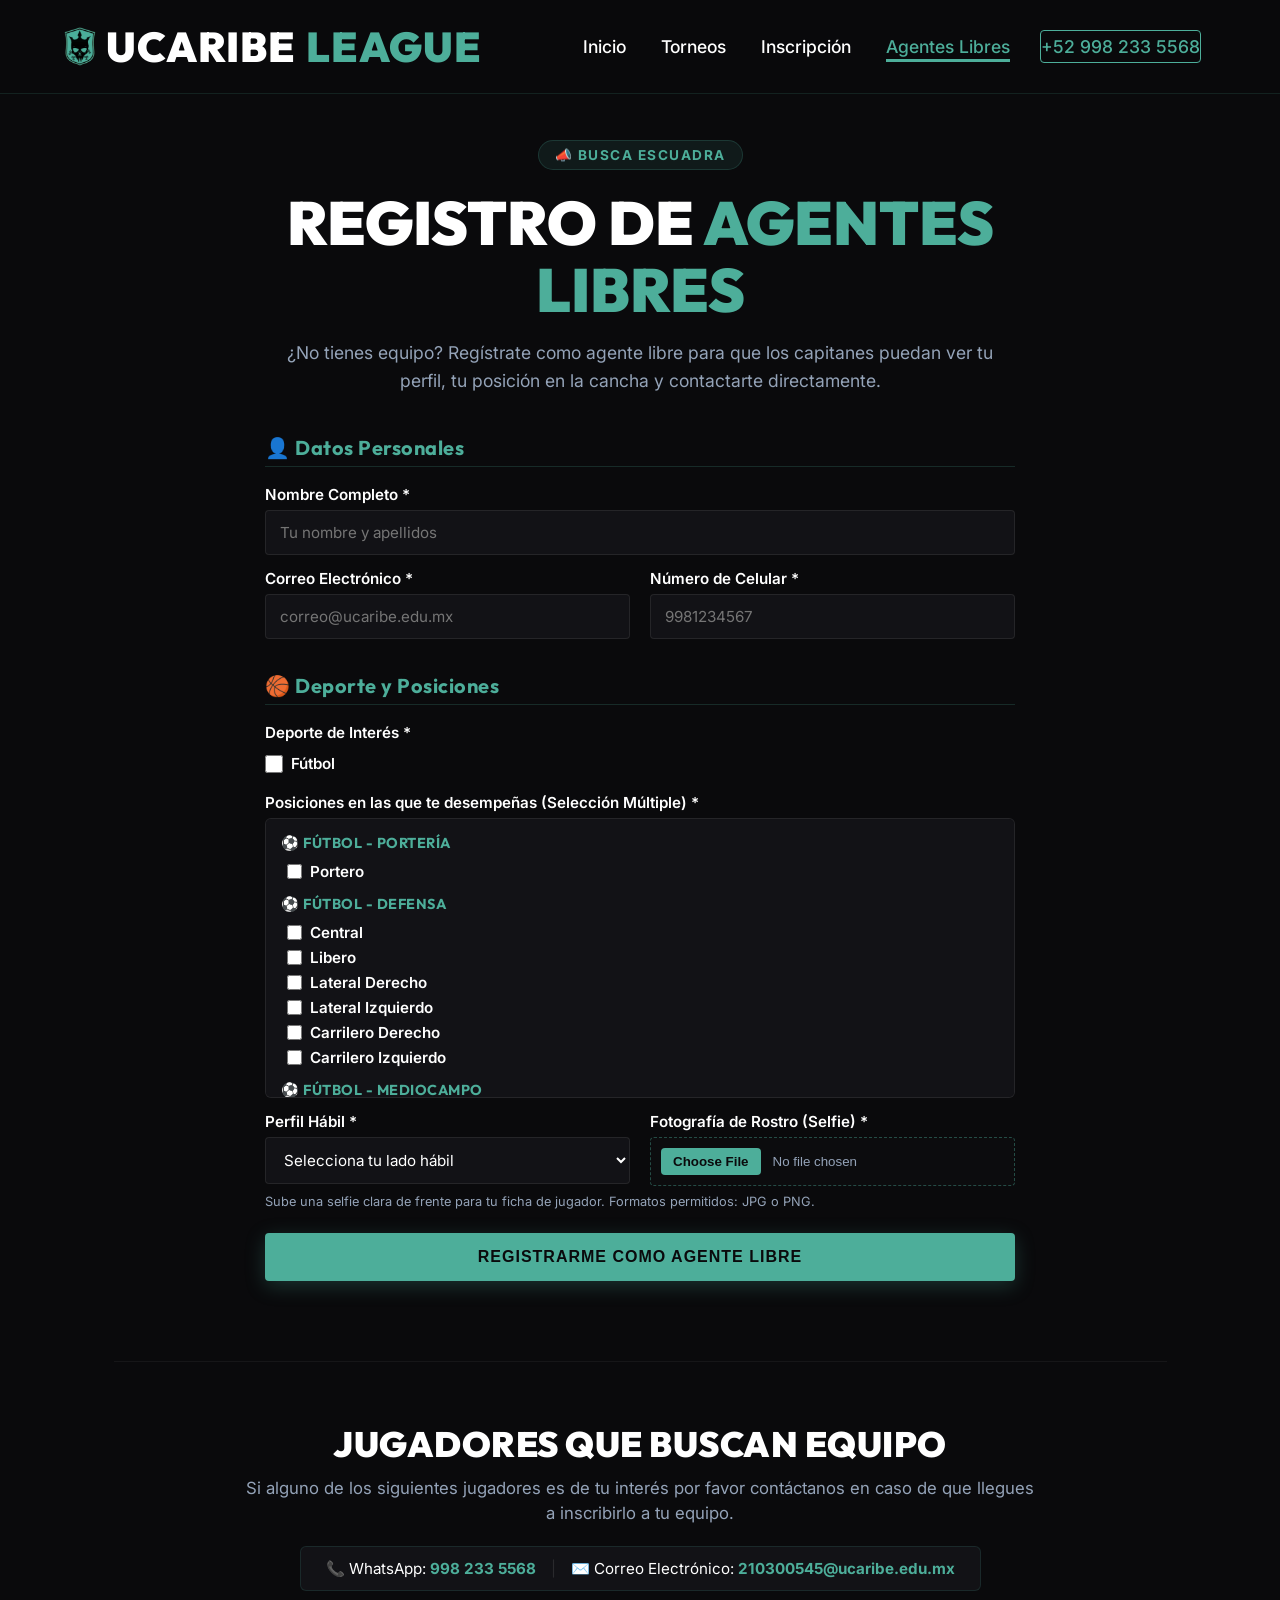
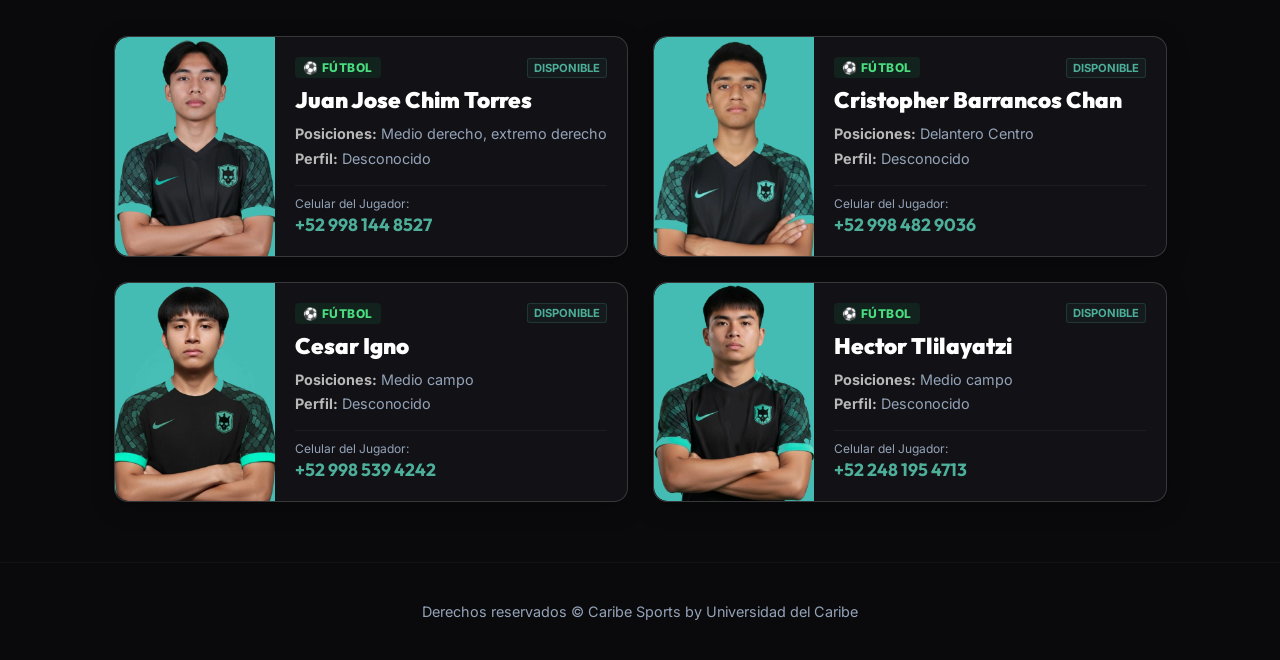
==== commit 290454ab: "llenado de datos de la primera jornada de la liga, resultados, goleadores, mejores porteros, tabla g" ====
--- a/agentes.html
+++ b/agentes.html
@@ -2,7 +2,7 @@
 <html lang="es">
 <head>
     <meta charset="UTF-8">
-    <meta name="viewport" content="width=device-width, initial-scale=1.0">
+    <meta name="viewport" content="width=device-width, initial-scale=1.0, maximum-scale=1.0, user-scalable=no">
     <title>Agentes Libres - Ucaribe League</title>
     <link href="https://fonts.googleapis.com/css2?family=Outfit:wght@700;900&family=Inter:wght@400;500;600;700&display=swap" rel="stylesheet">
     <link rel="icon" type="image/png" href="imagenes_ucaribe/logos_ucaribe/logo_ucaribe.png">
@@ -252,25 +252,6 @@
                     </div>
                 </div>
 
-                <div class="player-card">
-                    <div class="card-left">
-                        <img src="imagenes_ucaribe/agentes_libres/sl.png" alt="Foto Jugador" class="player-photo">
-                    </div>
-                    <div class="card-right">
-                        <div class="card-top-info">
-                            <span class="sport-tag tag-futbol">⚽ FÚTBOL</span>
-                            <span class="status-tag">DISPONIBLE</span>
-                        </div>
-                        <h4 class="player-name">Samuel Lang</h4>
-                        <p class="player-meta"><strong>Posiciones:</strong> Portero</p>
-                        <p class="player-meta"><strong>Perfil:</strong> Desconocido</p>
-                        <div class="phone-box">
-                            <span class="phone-label">Celular del Jugador:</span>
-                            <a href="https://wa.me/529984059306" target="_blank" class="player-phone-number">+52 998 405 9306</a>
-                        </div>
-                    </div>
-                </div>
-
             </div>
         </section>
 
--- a/style_a.css
+++ b/style_a.css
@@ -1,19 +1,15 @@
-/* ==========================================================================
-   2. CONTENEDOR MAESTRO (MÁRGENES DE CONTROL DE PANTALLA)
-   ========================================================================== */
+
 .main-wrapper {
     max-width: 1200px;
-    margin: 140px auto 60px auto; /* Compensa la altura fija del menú superior */
+    margin: 140px auto 60px auto;
     padding: 0 4%;
 }
 
-/* ==========================================================================
-   3. SECCIÓN DEL FORMULARIO PREMIUM
-   ========================================================================== */
+
 .form-section {
     width: 100%;
-    max-width: 750px; /* Un poco más espacioso debido al selector de posiciones */
-    margin: 0 auto 80px auto; /* Centrado absoluto */
+    max-width: 750px;
+    margin: 0 auto 80px auto;
 }
 
 .section-header {
@@ -53,7 +49,7 @@
     line-height: 1.6;
 }
 
-/* LOGICA DE CAMPOS */
+
 .agentes-form {
     display: flex;
     flex-direction: column;
@@ -113,7 +109,7 @@
     margin-top: 20px;
 }
 
-/* CHECKBOXES DE DEPORTE */
+
 .sport-checkbox-group {
     display: flex;
     gap: 30px;
@@ -136,20 +132,20 @@
     cursor: pointer;
 }
 
-/* SELECTOR MULTIPLE DE POSICIONES INTERACTIVO */
+
 .positions-selector-box {
     background-color: var(--card-bg);
     border: 1px solid rgba(255, 255, 255, 0.08);
     border-radius: 6px;
     padding: 15px;
     max-height: 280px;
-    overflow-y: auto; /* Hace que tenga scroll vertical si se desborda */
+    overflow-y: auto;
     display: flex;
     flex-direction: column;
     gap: 14px;
 }
 
-/* Estilo para la barra de scroll del selector */
+
 .positions-selector-box::-webkit-scrollbar {
     width: 6px;
 }
@@ -202,7 +198,7 @@
     padding-top: 12px;
 }
 
-/* BOTÓN DE SUBIR ARCHIVOS */
+
 .file-input {
     background-color: rgba(255, 255, 255, 0.01) !important;
     padding: 10px !important;
@@ -229,7 +225,7 @@
     margin-top: -6px;
 }
 
-/* BOTÓN REGISTRO */
+
 .btn-submit-form {
     background-color: var(--brand-teal);
     color: var(--base-bg);
@@ -251,9 +247,7 @@
     transform: translateY(-2px);
 }
 
-/* ==========================================================================
-   4. SECCIÓN GRID DE TARJETAS DE JUGADORES (2 COLUMNAS)
-   ========================================================================== */
+
 .players-section {
     border-top: 1px solid rgba(255, 255, 255, 0.05);
     padding-top: 60px;
@@ -303,14 +297,14 @@
     color: rgba(255, 255, 255, 0.1);
 }
 
-/* ESTRUCTURA DEL GRID */
+
 .players-grid {
     display: grid;
-    grid-template-columns: 1fr 1fr; /* Exactamente 2 columnas */
+    grid-template-columns: 1fr 1fr;
     gap: 25px;
 }
 
-/* DISEÑO DE LA TARJETA (FOTO IZQUIERDA, DATOS DERECHA) */
+
 .player-card {
     background-color: var(--card-bg);
     border: 1px solid rgba(255, 255, 255, 0.16);
@@ -323,9 +317,9 @@
     height: 100%;
 }
 
-/* Lado izquierdo de la tarjeta: Foto Cuadrada */
+
 .card-left {
-    width: 160px; /* Ancho fijo para garantizar consistencia */
+    width: 160px;
     min-width: 160px;
     aspect-ratio: 1 / 1;
     flex-shrink: 0;
@@ -341,7 +335,7 @@
     border-bottom-left-radius: 14px;
 }
 
-/* Lado derecho de la tarjeta: Información */
+
 .card-right {
     padding: 20px;
     display: flex;
@@ -424,14 +418,12 @@
     color: #fff;
 }
 
-/* ==========================================================================
-   5. RESPONSIVIDAD INTEGRAL (COLAPSOS Y ADAPTACIÓN MOVIL)
-   ========================================================================== */
-
-/* RESPONSIVE DESIGN — SOLO MÓVIL */
+
+
+
 @media (max-width: 768px) {
     .main-wrapper {
-        margin-top: 190px;
+        margin-top: 12em !important;
     }
     .section-header h1 {
         font-size: 2.6rem;
--- a/global.css
+++ b/global.css
@@ -1,10 +1,4 @@
-/* ==========================================================================
-   GLOBAL.CSS - REPOSITORIO DE ORO (BASE MAESTRA)
-   ========================================================================== */
-
-/* ==========================================================================
-   1. RESET GENERAL Y BASE
-   ========================================================================== */
+
 * { 
     margin: 0; 
     padding: 0; 
@@ -59,9 +53,7 @@
     animation: pageFadeInUp 0.75s ease-out both;
 }
 
-/* ==========================================================================
-   2. HEADER NORMAL (PC) - TUS MEDIDAS EXACTAS
-   ========================================================================== */
+
 .navbar {
     display: flex;
     justify-content: space-between;
@@ -74,13 +66,13 @@
     top: 0;
     left: 0;
     z-index: 1000;
-    border-bottom: 1px solid rgba(77, 174, 154, 0.15); /* Línea sutil con tu color de resaltado */
+    border-bottom: 1px solid rgba(77, 174, 154, 0.15);
 }
 
 .logo {
     display: flex;
     align-items: center;
-    gap: 10px; /* <--- Espacio de separación entre la imagen y el texto */
+    gap: 10px; 
     font-family: 'Outfit', sans-serif;
     font-size: 2.6rem;
     font-weight: 900;
@@ -88,41 +80,41 @@
 }
 
 .logo span {
-    color: var(--brand-teal); /* Resaltado en tu color */
+    color: var(--brand-teal);
 }
 
 .logo-img {
-    height: 40px; /* <--- Ajusta este valor según los píxeles que mida tu logo */
-    width: auto;  /* <--- Esto evita que la imagen se deforme o se vea chata */
+    height: 40px;
+    width: auto; 
     object-fit: contain;
 }
 
 .nav-links {
     display: flex;
     align-items: center;
-    flex-wrap: nowrap !important; /* <-- EL SECRETO: Prohíbe que salten de línea en PC */
+    flex-wrap: nowrap !important;
     gap: 5px;
 }
 
-/* Blindaje para que el botón volver se comporte perfectamente */
+
 #nav-volver {
-    flex-basis: auto !important; /* Evita que intente ocupar todo el ancho */
+    flex-basis: auto !important;
     margin: 0 15px !important;
-    white-space: nowrap; /* Mantiene el texto en una sola línea */
+    white-space: nowrap;
 }
 
 .nav-links a {
     color: var(--text-white);
     text-decoration: none;
     margin: 0 15px;
-    font-weight: 500; /* <-- Deja este grosor fijo */
+    font-weight: 500;
     font-size: 1.1rem; 
     position: relative;
     padding: 5px 0;
     transition: color 0.3s ease;
 }
 
-/* Efecto interactivo inferior con tu color personalizado */
+
 .nav-links a::after {
     content: '';
     position: absolute;
@@ -152,18 +144,14 @@
 
 .phone-link:hover {
     background-color: var(--brand-teal);
-    color: var(--base-bg) !important; /* Texto negro al pasar el cursor */
-}
-/* ========
-ESTILOS VARIOS
-===== */
+    color: var(--base-bg) !important;
+}
+
 
 .escudo-item { display: flex; flex-direction: column; align-items: center; gap: 5px; }
 .escudo-name { font-size: 0.7rem; color: var(--text-secondary); text-align: center; font-weight: 600; }
 
-/* ==========================================================================
-   3. FOOTER COMPARTIDO (PC Y MÓVIL)
-   ========================================================================== */
+
 .footer-section {
     display: block;
     width: 100%;
@@ -188,56 +176,73 @@
     margin: 0;
 }
 
-/* ==========================================================================
-   4. ADAPTACIÓN MÁXIMA PARA CELULARES (CABECERA Y GLOBAL)
-   ========================================================================== */
+
 @media (max-width: 768px) {
+   
     html, body {
-        height: auto;
-        min-height: 100%;
-        overflow-y: auto;
-    }
-
+        padding-top: 0.1px !important; 
+    }
+
+   
     body {
-        display: flex;
-        flex-direction: column;
-        position: static;
-    }
-
-    /* Logo arriba, conservando el padding original */
+        display: block !important;      
+        position: relative !important;
+        margin: 0 !important;
+        width: 100% !important;
+        overflow-x: hidden !important;  
+    }
+
+   
+    html {
+        font-size: 80% !important;
+    }
+   
     .navbar {
         flex-direction: column;
-        align-items: center; 
-        padding: 20px 5%; 
+        align-items: center;
+        padding: 20px 5%;
         gap: 15px;
-    }
-
-    /* Enlaces adaptables para celular */
+        height: auto !important;
+    }
+
+    .navbar .logo {
+        font-size: 2.4rem !important;
+    }
+
     .nav-links {
-        flex-wrap: wrap;
+        display: flex !important;
+        flex-direction: row !important;
+        flex-wrap: nowrap !important;
         justify-content: center;
-        gap: 8px;
+        gap: 6px;
         width: 100%;
     }
 
     .nav-links a {
-        margin: 0 6px;
-        font-size: 0.85rem;
-    }
-
-    /* Protección para los botones largos en su propia línea */
+        margin: 0 4px;
+        font-size: 0.75rem;
+        white-space: nowrap !important;
+    }
+
     .phone-link, #nav-volver {
         margin-left: 0 !important;
-        margin-top: 5px;
-        flex-basis: 100%; 
-        text-align: center;
-    }
+        margin-top: 0;
+        flex-basis: auto;
+        font-size: 0.75rem;
+        white-space: nowrap !important;
+    }
+
     
-    .phone-link {
-        flex-basis: auto;
-        display: block;
-        width: fit-content;
-        margin: 5px auto 0 auto !important;
+
+    .match-card .team-name,
+    .match-card .click-to-expand {
+        font-size: 0.65rem !important; 
+    }
+
+    .match-card .match-meta,
+    .match-card .match-events,
+    .match-card .match-events p {
+        font-size: 0.75rem !important;
     }
 
     .footer-section {
@@ -259,9 +264,10 @@
         visibility: visible !important;
         opacity: 1 !important;
         line-height: 1.5;
-    }
-
-    /* Mobile-only fixes: remove unnecessary bottom blocks and backgrounds above footer */
+        font-size: 0.75rem !important;
+    }
+
+   
     .torneo-content-wrapper {
         margin-bottom: 0 !important;
         padding-bottom: 0 !important;
@@ -273,7 +279,7 @@
         background: transparent !important;
     }
 
-    /* Ensure no unexpected full-width colored bars appear near the page bottom */
+   
     .stats-view, .modal-overlay, .placeholder-bottom-block, .content-wrapper, .page-section {
         background: transparent !important;
         box-shadow: none !important;
